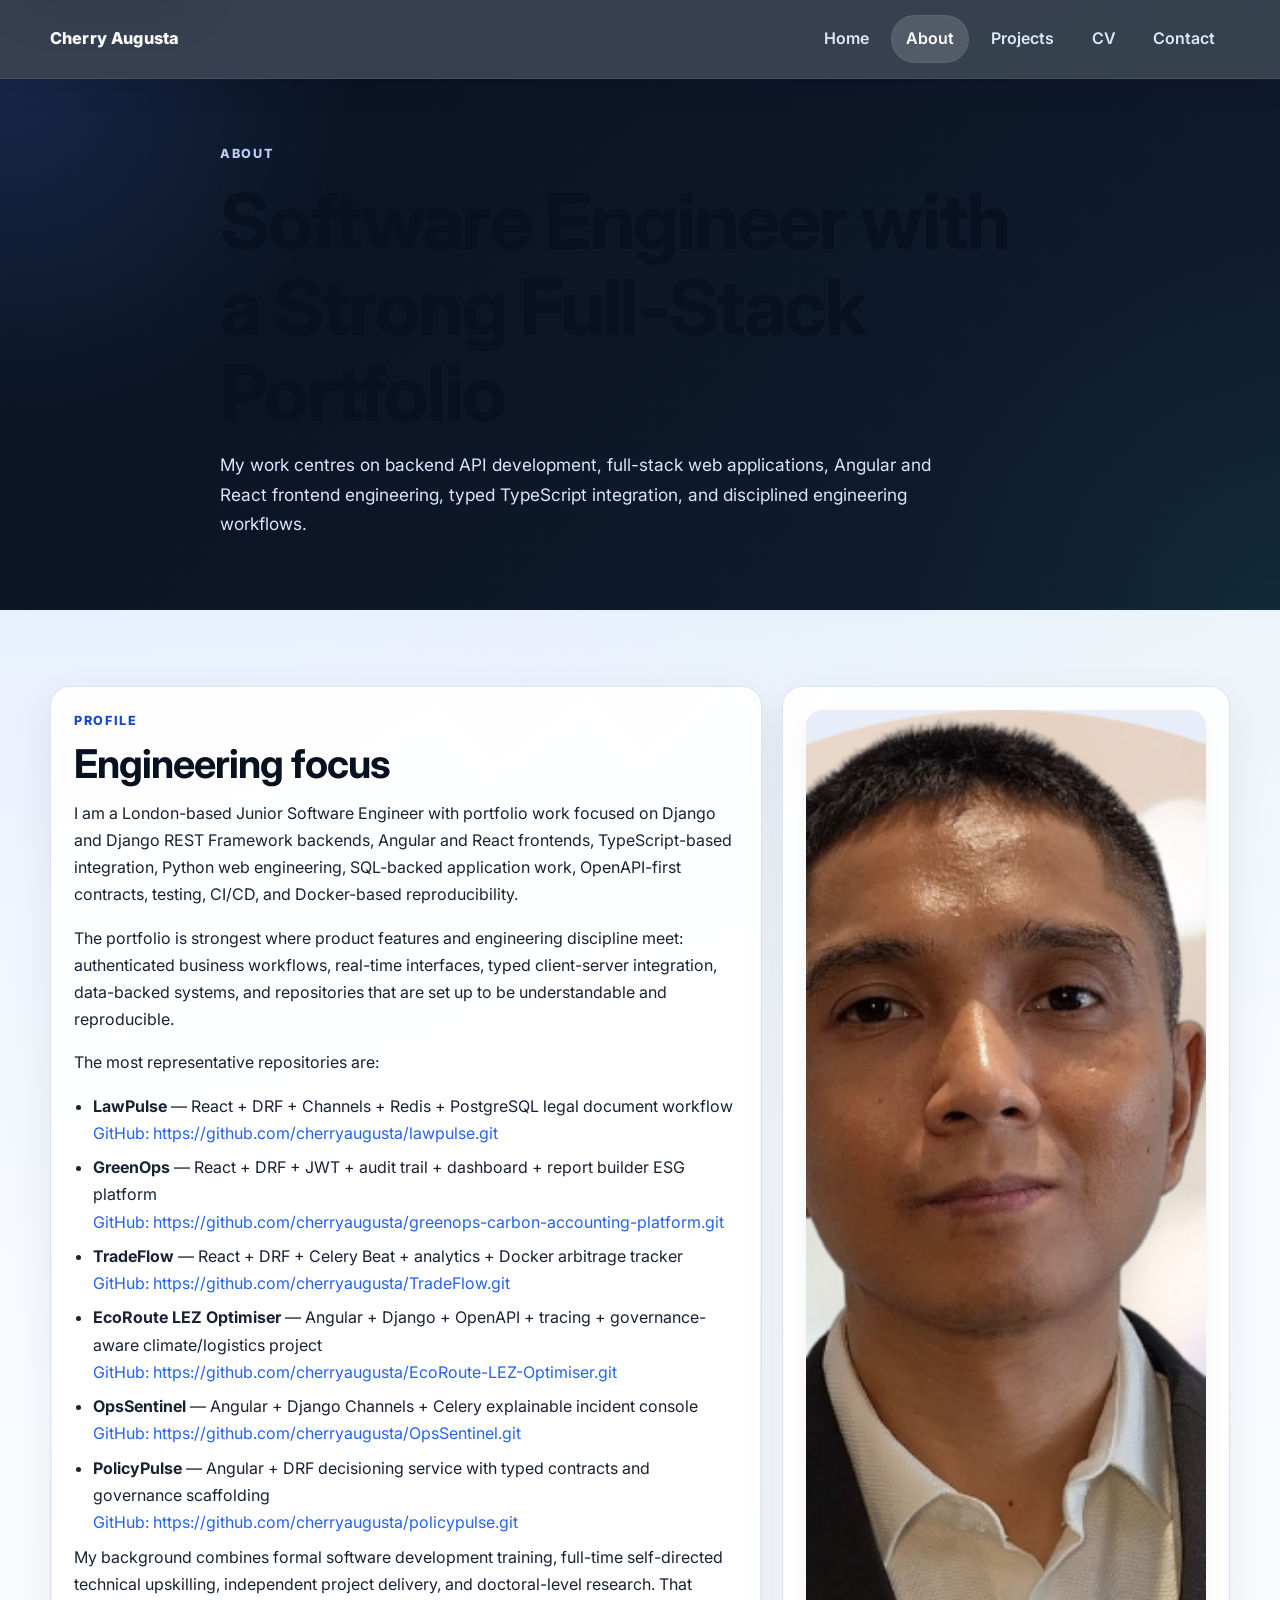
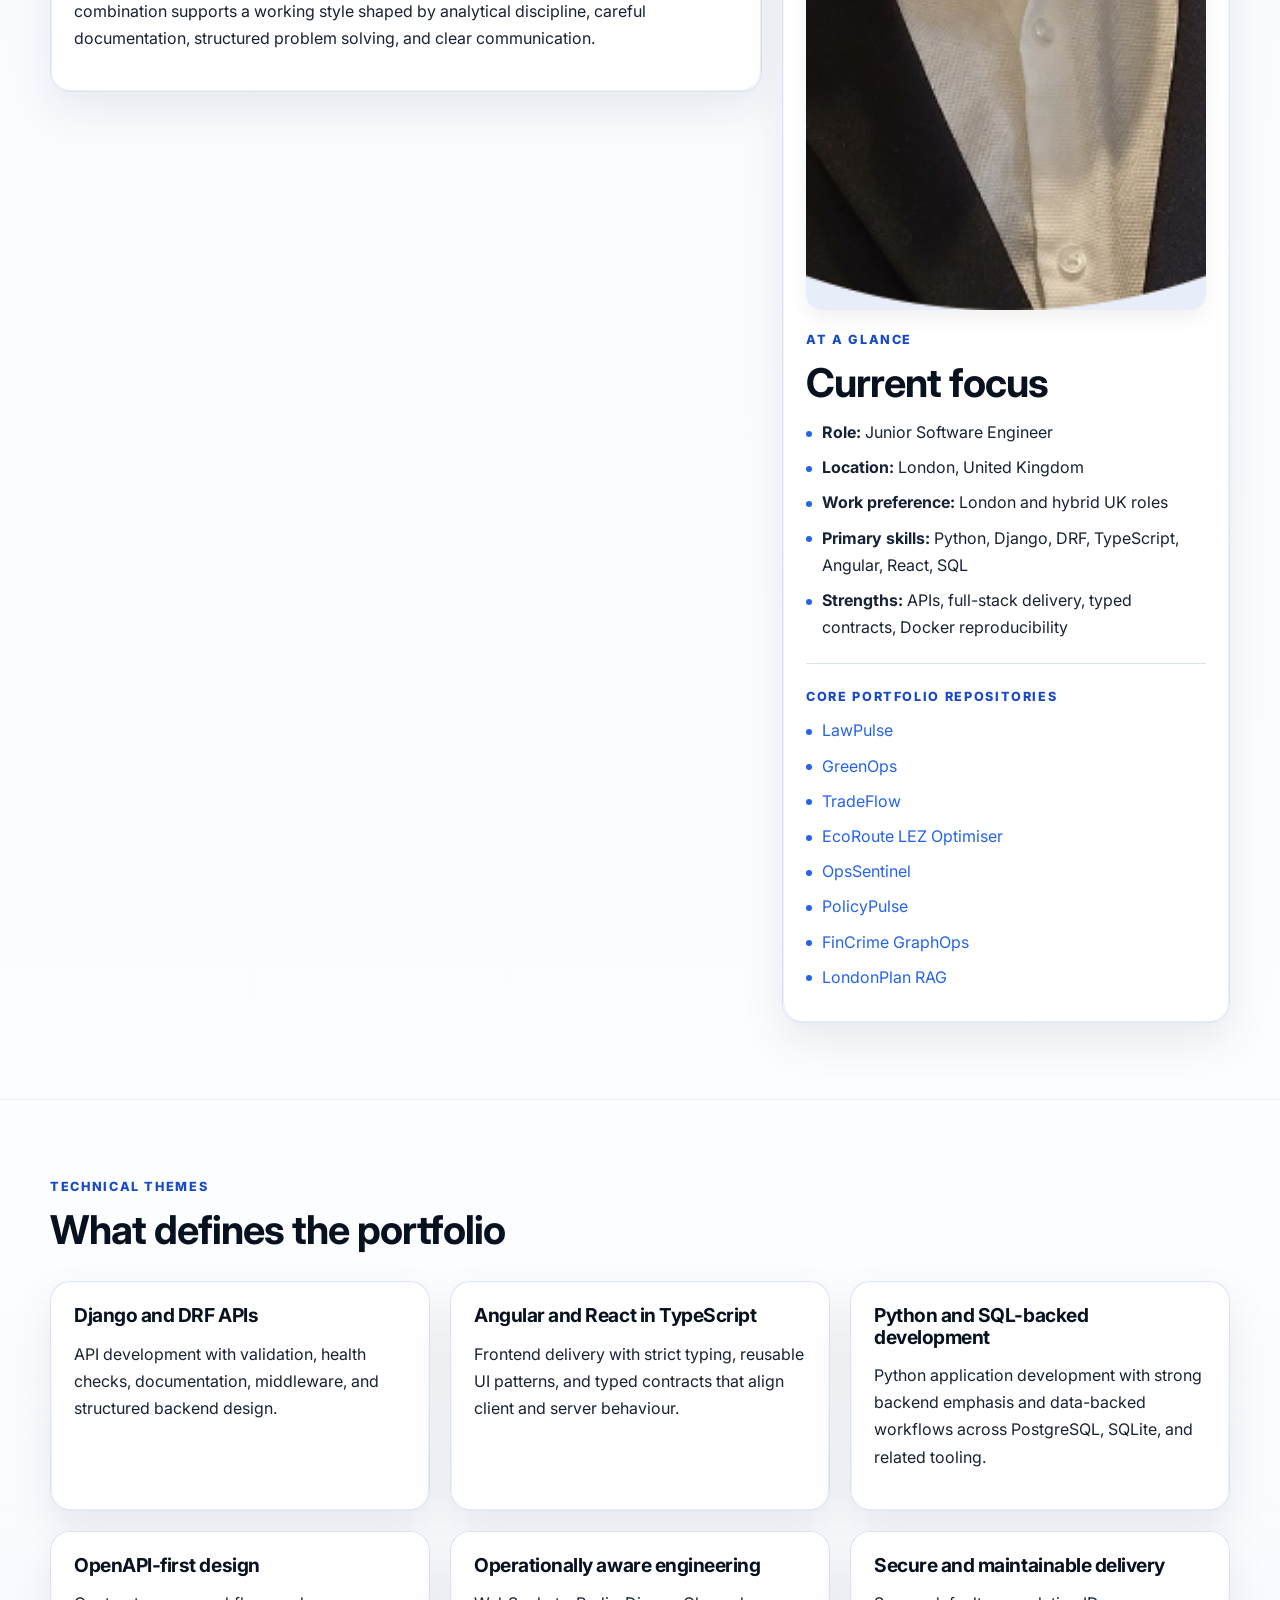
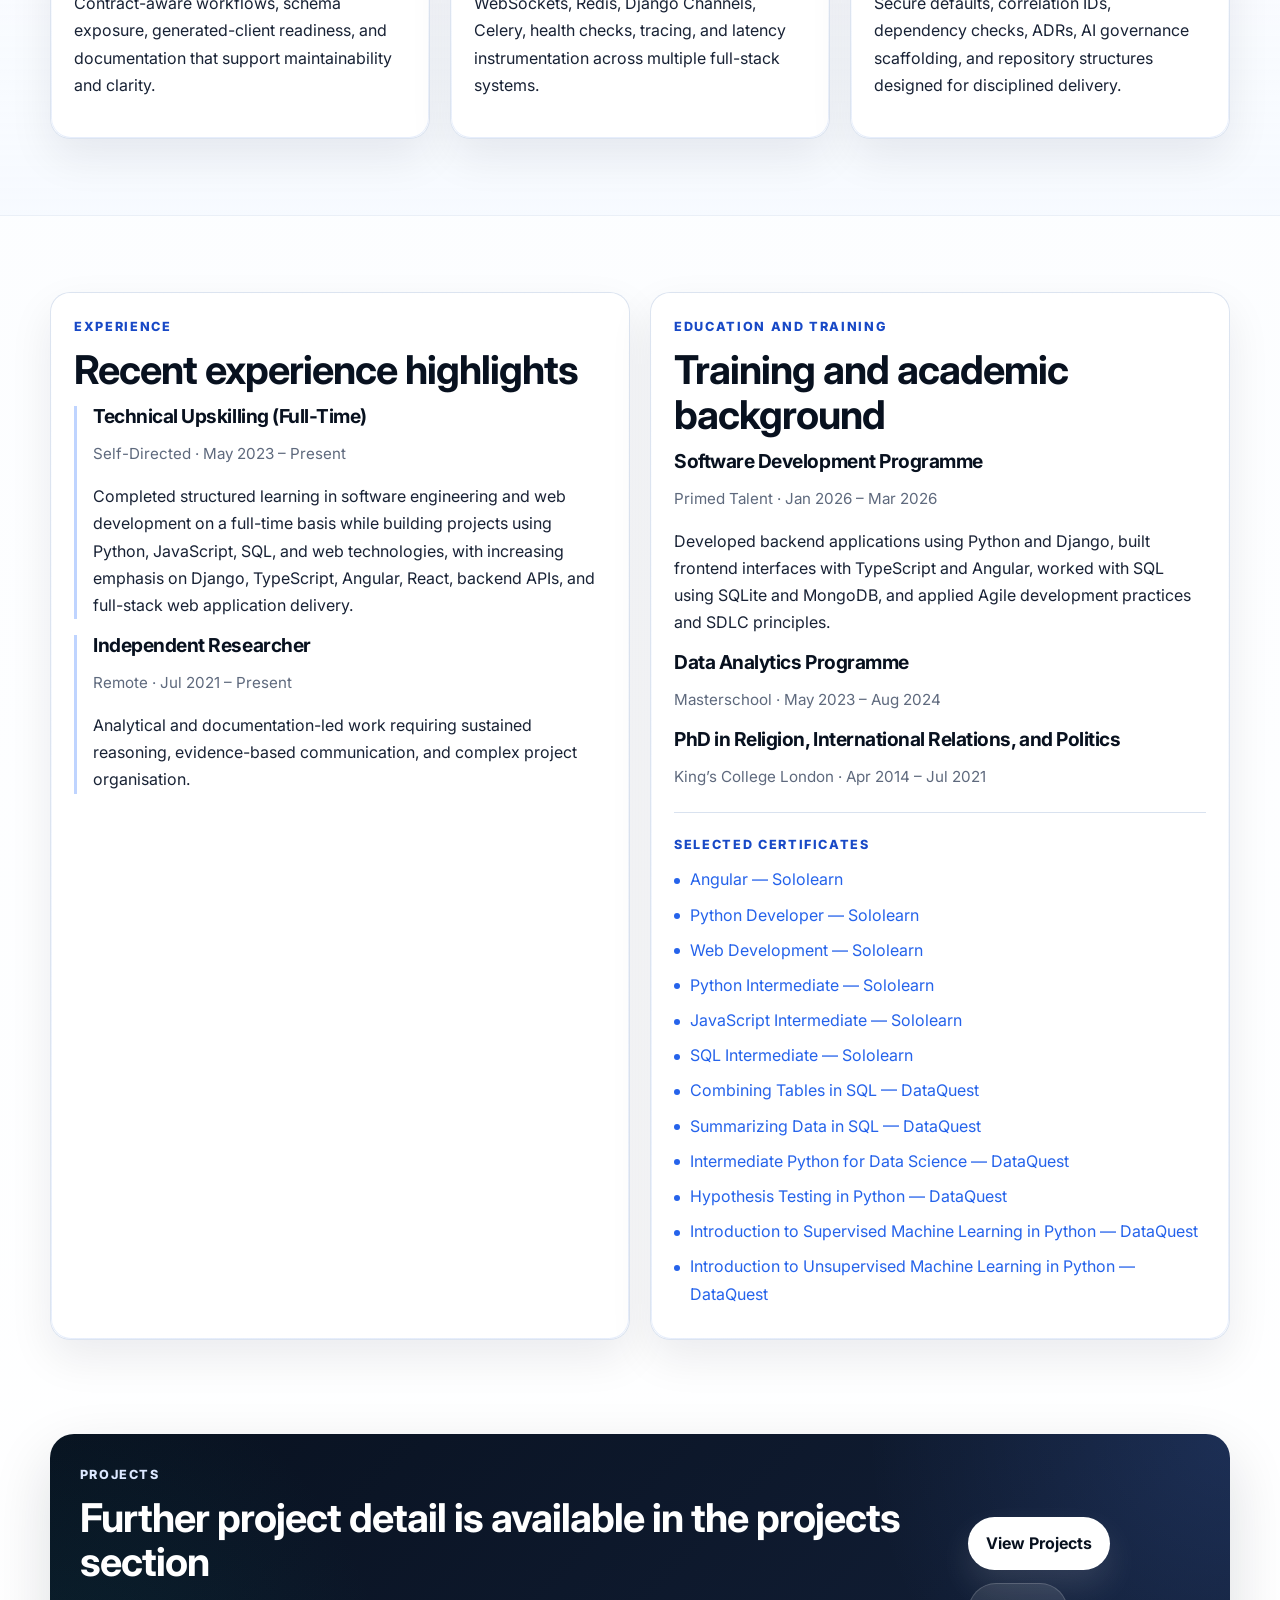
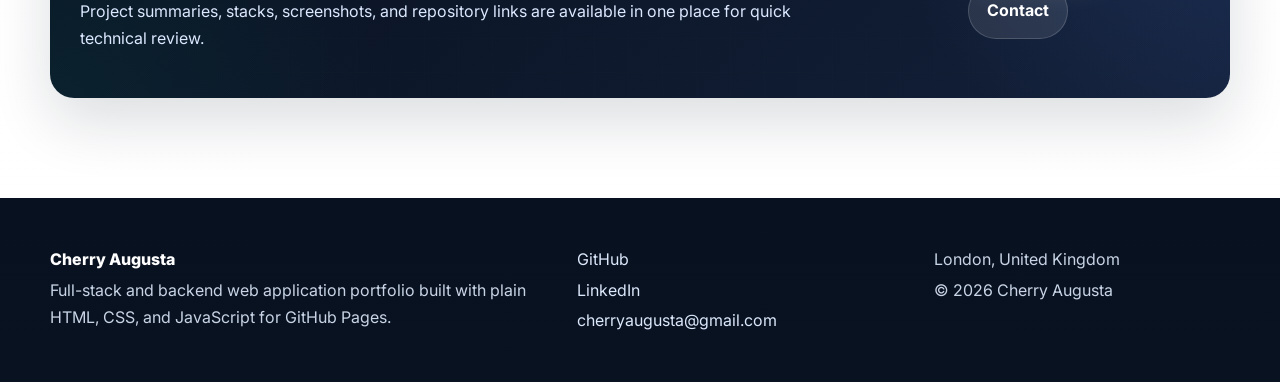
==== about.html @ 4ac3edae "Replace portfolio site with complete responsive premium GitHub Pages version" ====
<!DOCTYPE html>
<html lang="en">
<head>
  <meta charset="utf-8">
  <meta name="viewport" content="width=device-width, initial-scale=1">
  <title>About | Cherry Augusta</title>
  <meta name="description" content="About Cherry Augusta, a London-based Junior Software Engineer focused on Django, DRF, Angular, React, TypeScript, Python, SQL, testing, Docker, and OpenAPI-first engineering practices.">
  <meta name="theme-color" content="#0b1220">
  <meta property="og:title" content="About | Cherry Augusta">
  <meta property="og:description" content="Junior Software Engineer focused on Django/DRF backends, Angular and React frontends, TypeScript integration, SQL-backed systems, and Docker-based delivery.">
  <meta property="og:type" content="website">
  <meta property="og:url" content="https://cherryaugusta.github.io/developer-portfolio-profile/about.html">
  <meta property="og:image" content="https://cherryaugusta.github.io/developer-portfolio-profile/assets/og-preview.jpg">
  <meta name="twitter:card" content="summary_large_image">
  <meta name="twitter:title" content="About | Cherry Augusta">
  <meta name="twitter:description" content="Junior Software Engineer focused on Django/DRF backends, Angular and React frontends, TypeScript integration, SQL-backed systems, and Docker-based delivery.">
  <meta name="twitter:image" content="https://cherryaugusta.github.io/developer-portfolio-profile/assets/og-preview.jpg">
  <link rel="canonical" href="https://cherryaugusta.github.io/developer-portfolio-profile/about.html">
  <link rel="preconnect" href="https://fonts.googleapis.com">
  <link rel="preconnect" href="https://fonts.gstatic.com" crossorigin>
  <link href="https://fonts.googleapis.com/css2?family=Inter:wght@400;500;600;700;800&display=swap" rel="stylesheet">
  <link rel="stylesheet" href="styles.css">
  <script defer src="script.js"></script>
</head>
<body>
  <a class="skip-link" href="#main-content">Skip to main content</a>

  <header class="site-header">
    <div class="container nav-wrap">
      <a class="brand" href="index.html" aria-label="Cherry Augusta home">Cherry Augusta</a>

      <button class="nav-toggle" type="button" aria-expanded="false" aria-controls="primary-nav" aria-label="Open navigation">
        <span class="nav-toggle-line"></span>
        <span class="nav-toggle-line"></span>
        <span class="nav-toggle-line"></span>
        <span class="sr-only">Toggle navigation</span>
      </button>

      <nav id="primary-nav" class="main-nav" aria-label="Primary">
        <a href="index.html">Home</a>
        <a href="about.html" aria-current="page">About</a>
        <a href="projects.html">Projects</a>
        <a href="cv.html">CV</a>
        <a href="contact.html">Contact</a>
      </nav>
    </div>
  </header>

  <main id="main-content" class="page-main">
    <section class="page-hero">
      <div class="container narrow">
        <p class="eyebrow">About</p>
        <h1>Software Engineer with a Strong Full-Stack Portfolio</h1>
        <p class="page-lead">
          My work centres on backend API development, full-stack web applications, Angular and React frontend engineering, typed TypeScript integration, and disciplined engineering workflows.
        </p>
      </div>
    </section>

    <section class="section">
      <div class="container about-grid about-grid-enhanced">
        <article class="card prose">
          <p class="section-kicker">Profile</p>
          <h2>Engineering focus</h2>
          <p>
            I am a London-based Junior Software Engineer with portfolio work focused on Django and Django REST Framework backends, Angular and React frontends, TypeScript-based integration, Python web engineering, SQL-backed application work, OpenAPI-first contracts, testing, CI/CD, and Docker-based reproducibility.
          </p>
          <p>
            The portfolio is strongest where product features and engineering discipline meet: authenticated business workflows, real-time interfaces, typed client-server integration, data-backed systems, and repositories that are set up to be understandable and reproducible.
          </p>
          <p>
            The most representative repositories are:
          </p>
          <ul>
            <li><strong>LawPulse</strong> — React + DRF + Channels + Redis + PostgreSQL legal document workflow<br><a href="https://github.com/cherryaugusta/lawpulse.git" target="_blank" rel="noopener noreferrer">GitHub: https://github.com/cherryaugusta/lawpulse.git</a></li>
            <li><strong>GreenOps</strong> — React + DRF + JWT + audit trail + dashboard + report builder ESG platform<br><a href="https://github.com/cherryaugusta/greenops-carbon-accounting-platform.git" target="_blank" rel="noopener noreferrer">GitHub: https://github.com/cherryaugusta/greenops-carbon-accounting-platform.git</a></li>
            <li><strong>TradeFlow</strong> — React + DRF + Celery Beat + analytics + Docker arbitrage tracker<br><a href="https://github.com/cherryaugusta/TradeFlow.git" target="_blank" rel="noopener noreferrer">GitHub: https://github.com/cherryaugusta/TradeFlow.git</a></li>
            <li><strong>EcoRoute LEZ Optimiser</strong> — Angular + Django + OpenAPI + tracing + governance-aware climate/logistics project<br><a href="https://github.com/cherryaugusta/EcoRoute-LEZ-Optimiser.git" target="_blank" rel="noopener noreferrer">GitHub: https://github.com/cherryaugusta/EcoRoute-LEZ-Optimiser.git</a></li>
            <li><strong>OpsSentinel</strong> — Angular + Django Channels + Celery explainable incident console<br><a href="https://github.com/cherryaugusta/OpsSentinel.git" target="_blank" rel="noopener noreferrer">GitHub: https://github.com/cherryaugusta/OpsSentinel.git</a></li>
            <li><strong>PolicyPulse</strong> — Angular + DRF decisioning service with typed contracts and governance scaffolding<br><a href="https://github.com/cherryaugusta/policypulse.git" target="_blank" rel="noopener noreferrer">GitHub: https://github.com/cherryaugusta/policypulse.git</a></li>
          </ul>
          <p>
            My background combines formal software development training, full-time self-directed technical upskilling, independent project delivery, and doctoral-level research. That combination supports a working style shaped by analytical discipline, careful documentation, structured problem solving, and clear communication.
          </p>
        </article>

        <aside class="card about-profile-card">
          <picture>
            <source srcset="assets/profile-photo.webp" type="image/webp">
            <img
              src="assets/profile-photo.jpg"
              alt="Portrait of Cherry Augusta"
              class="about-profile-photo"
              width="1200"
              height="1200"
              loading="lazy"
              decoding="async">
          </picture>

          <div class="about-profile-meta">
            <p class="section-kicker">At a glance</p>
            <h2>Current focus</h2>
            <ul class="plain-list">
              <li><strong>Role:</strong> Junior Software Engineer</li>
              <li><strong>Location:</strong> London, United Kingdom</li>
              <li><strong>Work preference:</strong> London and hybrid UK roles</li>
              <li><strong>Primary skills:</strong> Python, Django, DRF, TypeScript, Angular, React, SQL</li>
              <li><strong>Strengths:</strong> APIs, full-stack delivery, typed contracts, Docker reproducibility</li>
            </ul>

            <hr>

            <p class="section-kicker">Core portfolio repositories</p>
            <ul class="plain-list">
              <li><a href="https://github.com/cherryaugusta/lawpulse.git" target="_blank" rel="noopener noreferrer">LawPulse</a></li>
              <li><a href="https://github.com/cherryaugusta/greenops-carbon-accounting-platform.git" target="_blank" rel="noopener noreferrer">GreenOps</a></li>
              <li><a href="https://github.com/cherryaugusta/TradeFlow.git" target="_blank" rel="noopener noreferrer">TradeFlow</a></li>
              <li><a href="https://github.com/cherryaugusta/EcoRoute-LEZ-Optimiser.git" target="_blank" rel="noopener noreferrer">EcoRoute LEZ Optimiser</a></li>
              <li><a href="https://github.com/cherryaugusta/OpsSentinel.git" target="_blank" rel="noopener noreferrer">OpsSentinel</a></li>
              <li><a href="https://github.com/cherryaugusta/policypulse.git" target="_blank" rel="noopener noreferrer">PolicyPulse</a></li>
              <li><a href="https://github.com/cherryaugusta/fincrime-graphops.git" target="_blank" rel="noopener noreferrer">FinCrime GraphOps</a></li>
              <li><a href="https://github.com/cherryaugusta/londonplan-rag-architecture.git" target="_blank" rel="noopener noreferrer">LondonPlan RAG</a></li>
            </ul>
          </div>
        </aside>
      </div>
    </section>

    <section class="section section-soft">
      <div class="container">
        <div class="section-intro">
          <p class="section-kicker">Technical themes</p>
          <h2>What defines the portfolio</h2>
        </div>

        <div class="card-grid three">
          <article class="card">
            <h3>Django and DRF APIs</h3>
            <p>API development with validation, health checks, documentation, middleware, and structured backend design.</p>
          </article>

          <article class="card">
            <h3>Angular and React in TypeScript</h3>
            <p>Frontend delivery with strict typing, reusable UI patterns, and typed contracts that align client and server behaviour.</p>
          </article>

          <article class="card">
            <h3>Python and SQL-backed development</h3>
            <p>Python application development with strong backend emphasis and data-backed workflows across PostgreSQL, SQLite, and related tooling.</p>
          </article>

          <article class="card">
            <h3>OpenAPI-first design</h3>
            <p>Contract-aware workflows, schema exposure, generated-client readiness, and documentation that support maintainability and clarity.</p>
          </article>

          <article class="card">
            <h3>Operationally aware engineering</h3>
            <p>WebSockets, Redis, Django Channels, Celery, health checks, tracing, and latency instrumentation across multiple full-stack systems.</p>
          </article>

          <article class="card">
            <h3>Secure and maintainable delivery</h3>
            <p>Secure defaults, correlation IDs, dependency checks, ADRs, AI governance scaffolding, and repository structures designed for disciplined delivery.</p>
          </article>
        </div>
      </div>
    </section>

    <section class="section">
      <div class="container card-grid two">
        <article class="card">
          <p class="section-kicker">Experience</p>
          <h2>Recent experience highlights</h2>

          <div class="timeline-item">
            <h3>Technical Upskilling (Full-Time)</h3>
            <p class="meta">Self-Directed · May 2023 – Present</p>
            <p>Completed structured learning in software engineering and web development on a full-time basis while building projects using Python, JavaScript, SQL, and web technologies, with increasing emphasis on Django, TypeScript, Angular, React, backend APIs, and full-stack web application delivery.</p>
          </div>

          <div class="timeline-item">
            <h3>Independent Researcher</h3>
            <p class="meta">Remote · Jul 2021 – Present</p>
            <p>Analytical and documentation-led work requiring sustained reasoning, evidence-based communication, and complex project organisation.</p>
          </div>
        </article>

        <article class="card">
          <p class="section-kicker">Education and training</p>
          <h2>Training and academic background</h2>

          <div class="education-block">
            <h3>Software Development Programme</h3>
            <p class="meta">Primed Talent · Jan 2026 – Mar 2026</p>
            <p>Developed backend applications using Python and Django, built frontend interfaces with TypeScript and Angular, worked with SQL using SQLite and MongoDB, and applied Agile development practices and SDLC principles.</p>
          </div>

          <div class="education-block">
            <h3>Data Analytics Programme</h3>
            <p class="meta">Masterschool · May 2023 – Aug 2024</p>
          </div>

          <div class="education-block">
            <h3>PhD in Religion, International Relations, and Politics</h3>
            <p class="meta">King’s College London · Apr 2014 – Jul 2021</p>
          </div>

          <hr>

          <p class="section-kicker">Selected certificates</p>
          <ul class="plain-list">
            <li><a href="https://www.sololearn.com/certificates/CC-CRVQI5FX" target="_blank" rel="noopener noreferrer">Angular — Sololearn</a></li>
            <li><a href="https://www.sololearn.com/certificates/CC-DHUE0BPR" target="_blank" rel="noopener noreferrer">Python Developer — Sololearn</a></li>
            <li><a href="https://www.sololearn.com/certificates/CC-GY8ERAPW" target="_blank" rel="noopener noreferrer">Web Development — Sololearn</a></li>
            <li><a href="https://www.sololearn.com/certificates/CC-DKZ7GS1T" target="_blank" rel="noopener noreferrer">Python Intermediate — Sololearn</a></li>
            <li><a href="https://www.sololearn.com/certificates/CC-TSMPZBXQ" target="_blank" rel="noopener noreferrer">JavaScript Intermediate — Sololearn</a></li>
            <li><a href="https://www.sololearn.com/certificates/CC-RJRRIZD5" target="_blank" rel="noopener noreferrer">SQL Intermediate — Sololearn</a></li>
            <li><a href="https://app.dataquest.io/verify_cert/ZJ7F5Q6ELBGZK46ZWRD5/" target="_blank" rel="noopener noreferrer">Combining Tables in SQL — DataQuest</a></li>
            <li><a href="https://app.dataquest.io/verify_cert/3A36ZVM678G3BQ0YBLRA/" target="_blank" rel="noopener noreferrer">Summarizing Data in SQL — DataQuest</a></li>
            <li><a href="https://app.dataquest.io/verify_cert/C5CL33XE4P3WWTFYR3BS/" target="_blank" rel="noopener noreferrer">Intermediate Python for Data Science — DataQuest</a></li>
            <li><a href="https://app.dataquest.io/verify_cert/6OF6NHN1GMT5WH2I9T71/" target="_blank" rel="noopener noreferrer">Hypothesis Testing in Python — DataQuest</a></li>
            <li><a href="https://app.dataquest.io/verify_cert/E0R9MOGDEUAWTI1ENU40/" target="_blank" rel="noopener noreferrer">Introduction to Supervised Machine Learning in Python — DataQuest</a></li>
            <li><a href="https://app.dataquest.io/verify_cert/CI5ERO9BV41DOV62I8J1/" target="_blank" rel="noopener noreferrer">Introduction to Unsupervised Machine Learning in Python — DataQuest</a></li>
          </ul>
        </article>
      </div>
    </section>

    <section class="section section-cta">
      <div class="container cta-panel">
        <div>
          <p class="section-kicker section-kicker-light">Projects</p>
          <h2>Further project detail is available in the projects section</h2>
          <p>Project summaries, stacks, screenshots, and repository links are available in one place for quick technical review.</p>
        </div>
        <div class="cta-panel-actions">
          <a class="button button-primary" href="projects.html">View Projects</a>
          <a class="button button-secondary" href="contact.html">Contact</a>
        </div>
      </div>
    </section>
  </main>

  <footer class="site-footer">
    <div class="container footer-wrap">
      <div>
        <p class="footer-title">Cherry Augusta</p>
        <p>Full-stack and backend web application portfolio built with plain HTML, CSS, and JavaScript for GitHub Pages.</p>
      </div>
      <div>
        <p><a href="https://github.com/cherryaugusta" target="_blank" rel="noopener noreferrer">GitHub</a></p>
        <p><a href="https://www.linkedin.com/in/cherry-augusta-3957a916" target="_blank" rel="noopener noreferrer">LinkedIn</a></p>
        <p><a href="mailto:cherryaugusta@gmail.com">cherryaugusta@gmail.com</a></p>
      </div>
      <div>
        <p>London, United Kingdom</p>
        <p>© <span id="current-year">2026</span> Cherry Augusta</p>
      </div>
    </div>
  </footer>
</body>
</html>
---- styles.css ----
:root{
  --bg:#08111f;
  --bg-soft:#0d1728;
  --bg-deep:#050b16;
  --surface:#ffffff;
  --surface-soft:#f6f9ff;
  --surface-strong:#eef4ff;
  --surface-glass:rgba(255,255,255,.08);
  --text:#182235;
  --muted:#5e697d;
  --muted-strong:#435168;
  --line:#d9e2ef;
  --line-strong:#bfd2f6;
  --line-soft:rgba(255,255,255,.12);
  --primary:#2563eb;
  --primary-strong:#1849c6;
  --primary-soft:#dce8ff;
  --accent:#0f766e;
  --accent-soft:#e8f8f4;
  --success:#0a7b61;
  --shadow-xs:0 8px 20px rgba(9,18,32,.06);
  --shadow:0 18px 44px rgba(9,18,32,.08);
  --shadow-strong:0 24px 60px rgba(9,18,32,.14);
  --shadow-premium:0 30px 80px rgba(8,17,31,.18);
  --radius-xs:10px;
  --radius-sm:14px;
  --radius:20px;
  --radius-lg:28px;
  --max:1180px;
  --transition:200ms ease;
}

*,
*::before,
*::after{
  box-sizing:border-box;
}

html{
  scroll-behavior:smooth;
  text-size-adjust:100%;
}

body{
  margin:0;
  font-family:"Inter","Segoe UI",Roboto,Arial,sans-serif;
  color:var(--text);
  line-height:1.7;
  background:
    radial-gradient(circle at top left, rgba(37,99,235,.11), transparent 26%),
    radial-gradient(circle at top right, rgba(15,118,110,.08), transparent 22%),
    linear-gradient(180deg,#eef5ff 0%,#f8fbff 18%,#ffffff 100%);
}

img{
  max-width:100%;
  display:block;
}

a{
  color:var(--primary);
  text-decoration:none;
  word-break:break-word;
  transition:color var(--transition), opacity var(--transition), transform var(--transition);
}

a:hover{
  text-decoration:underline;
}

a:focus-visible,
button:focus-visible{
  outline:3px solid rgba(37,99,235,.28);
  outline-offset:3px;
}

p{
  margin:0 0 1rem;
}

h1,h2,h3{
  margin:0 0 .85rem;
  line-height:1.12;
  letter-spacing:-0.025em;
  color:var(--bg);
}

h1{
  font-size:clamp(2.4rem,6vw,4.9rem);
}

h2{
  font-size:clamp(1.55rem,3.1vw,2.5rem);
}

h3{
  font-size:clamp(1.05rem,2vw,1.2rem);
}

ul{
  margin:0;
  padding-left:1.15rem;
}

li{
  margin-bottom:.45rem;
}

hr{
  border:0;
  border-top:1px solid var(--line);
  margin:1.35rem 0;
}

.skip-link{
  position:absolute;
  left:16px;
  top:-56px;
  background:var(--primary);
  color:#fff;
  padding:.85rem 1rem;
  border-radius:10px;
  z-index:1000;
  box-shadow:var(--shadow);
}

.skip-link:focus{
  top:16px;
}

.sr-only{
  position:absolute;
  width:1px;
  height:1px;
  padding:0;
  margin:-1px;
  overflow:hidden;
  clip:rect(0,0,0,0);
  white-space:nowrap;
  border:0;
}

.container{
  width:min(100% - 2rem, var(--max));
  margin-inline:auto;
}

.narrow{
  max-width:840px;
}

.site-header{
  position:sticky;
  top:0;
  z-index:60;
  background:rgba(8,17,31,.78);
  backdrop-filter:blur(18px);
  -webkit-backdrop-filter:blur(18px);
  border-bottom:1px solid rgba(255,255,255,.08);
  box-shadow:0 10px 30px rgba(8,17,31,.08);
}

.nav-wrap{
  display:flex;
  align-items:center;
  justify-content:space-between;
  gap:1rem;
  min-height:78px;
}

.brand{
  color:#fff;
  font-weight:800;
  letter-spacing:.01em;
  font-size:1.02rem;
}

.brand:hover{
  text-decoration:none;
  opacity:.96;
}

.main-nav{
  display:flex;
  align-items:center;
  gap:.45rem;
  flex-wrap:wrap;
}

.main-nav a{
  color:#dce7fb;
  padding:.68rem .94rem;
  border-radius:999px;
  font-weight:600;
  position:relative;
}

.main-nav a[aria-current="page"]{
  background:rgba(255,255,255,.14);
  color:#fff;
  box-shadow:inset 0 0 0 1px rgba(255,255,255,.06);
}

.main-nav a:hover{
  background:rgba(255,255,255,.08);
  text-decoration:none;
}

.nav-toggle{
  display:none;
  width:48px;
  height:48px;
  border:1px solid rgba(255,255,255,.18);
  border-radius:14px;
  background:transparent;
  padding:0;
  align-items:center;
  justify-content:center;
  gap:4px;
  flex-direction:column;
  cursor:pointer;
}

.nav-toggle-line{
  display:block;
  width:20px;
  height:2px;
  background:#fff;
  border-radius:999px;
}

.hero,
.page-hero{
  color:#fff;
  background:
    radial-gradient(circle at top left, rgba(88,138,255,.18), transparent 26%),
    radial-gradient(circle at bottom right, rgba(15,118,110,.14), transparent 28%),
    linear-gradient(135deg, rgba(8,17,31,.98), rgba(17,29,48,.96)),
    linear-gradient(135deg,#08111f,#132039);
  position:relative;
  overflow:hidden;
}

.hero::before,
.page-hero::before{
  content:"";
  position:absolute;
  inset:0;
  background:
    linear-gradient(90deg, rgba(255,255,255,.04) 1px, transparent 1px),
    linear-gradient(180deg, rgba(255,255,255,.03) 1px, transparent 1px);
  background-size:36px 36px;
  opacity:.18;
  pointer-events:none;
}

.hero{
  padding:5.8rem 0 4.5rem;
}

.page-hero{
  padding:4rem 0 3rem;
}

.hero-grid{
  display:grid;
  grid-template-columns:1.35fr .9fr;
  gap:2rem;
  align-items:start;
  position:relative;
  z-index:1;
}

.hero-grid-enhanced{
  grid-template-columns:1.18fr .96fr;
}

.hero-copy{
  max-width:760px;
}

.hero-aside{
  display:grid;
  gap:1rem;
}

.eyebrow,
.section-kicker,
.panel-label{
  text-transform:uppercase;
  letter-spacing:.13em;
  font-size:.79rem;
  font-weight:800;
}

.eyebrow{
  color:#b9cdf3;
  margin:0 0 .9rem;
}

.section-kicker{
  color:var(--primary-strong);
  margin:0 0 .65rem;
}

.section-kicker-light{
  color:#b7cdf9;
}

.panel-label{
  color:#b7cdf9;
  margin:0 0 .55rem;
}

.hero-lead,
.page-lead{
  color:#d8e6ff;
  font-size:1.08rem;
  max-width:720px;
  margin-bottom:1.45rem;
}

.hero-metrics{
  display:grid;
  grid-template-columns:repeat(3,minmax(0,1fr));
  gap:.9rem;
  margin:1.4rem 0 0;
}

.metric{
  background:rgba(255,255,255,.08);
  border:1px solid rgba(255,255,255,.11);
  border-radius:18px;
  padding:.95rem 1rem;
  min-width:0;
  box-shadow:var(--shadow-xs);
  backdrop-filter:blur(10px);
  -webkit-backdrop-filter:blur(10px);
}

.metric strong{
  display:block;
  color:#fff;
  font-size:.98rem;
  margin-bottom:.2rem;
}

.metric span{
  color:#c8daf7;
  font-size:.92rem;
}

.profile-card{
  background:rgba(255,255,255,.08);
  border:1px solid rgba(255,255,255,.12);
  border-radius:var(--radius);
  padding:1rem;
  box-shadow:var(--shadow);
  overflow:hidden;
  backdrop-filter:blur(10px);
  -webkit-backdrop-filter:blur(10px);
}

.profile-photo{
  width:100%;
  aspect-ratio:1 / 1;
  object-fit:cover;
  object-position:center;
  border-radius:18px;
  background:#12213a;
  box-shadow:var(--shadow-xs);
}

.profile-caption{
  display:flex;
  flex-wrap:wrap;
  gap:.55rem;
  margin-top:1rem;
}

.profile-caption span{
  padding:.42rem .72rem;
  border-radius:999px;
  background:rgba(255,255,255,.10);
  border:1px solid rgba(255,255,255,.12);
  color:#eef4ff;
  font-size:.88rem;
  font-weight:600;
}

.hero-panel{
  background:rgba(255,255,255,.08);
  border:1px solid rgba(255,255,255,.12);
  border-radius:var(--radius);
  padding:1.35rem;
  box-shadow:var(--shadow);
  backdrop-filter:blur(10px);
  -webkit-backdrop-filter:blur(10px);
}

.hero-panel h2{
  color:#fff;
  font-size:1.35rem;
}

.tag-list{
  list-style:none;
  padding:0;
  margin:0;
  display:flex;
  flex-wrap:wrap;
  gap:.7rem;
}

.tag-list li{
  padding:.52rem .78rem;
  border-radius:999px;
  background:rgba(255,255,255,.10);
  border:1px solid rgba(255,255,255,.12);
  color:#eef4ff;
  font-size:.92rem;
  font-weight:500;
  margin:0;
}

.cta-row,
.cta-panel-actions{
  display:flex;
  gap:.8rem;
  flex-wrap:wrap;
  margin-top:1.45rem;
}

.button{
  display:inline-flex;
  align-items:center;
  justify-content:center;
  min-height:50px;
  padding:.82rem 1.14rem;
  border-radius:999px;
  font-weight:700;
  transition:transform var(--transition), background var(--transition), border-color var(--transition), box-shadow var(--transition), color var(--transition);
}

.button:hover{
  text-decoration:none;
  transform:translateY(-1px);
}

.button-primary{
  background:#fff;
  color:var(--bg);
  box-shadow:0 16px 34px rgba(255,255,255,.12);
}

.button-primary:hover{
  box-shadow:0 18px 38px rgba(255,255,255,.16);
}

.button-secondary{
  color:#fff;
  background:rgba(255,255,255,.10);
  border:1px solid rgba(255,255,255,.16);
}

.button-ghost{
  color:#fff;
  background:transparent;
  border:1px solid rgba(255,255,255,.18);
}

.section{
  padding:4.75rem 0;
}

.section-soft{
  background:linear-gradient(180deg, rgba(255,255,255,.56), rgba(246,249,255,.82));
  border-top:1px solid rgba(217,226,239,.52);
  border-bottom:1px solid rgba(217,226,239,.52);
  position:relative;
}

.section-cta{
  padding-top:1.15rem;
  padding-bottom:4.25rem;
}

.section-intro{
  margin-bottom:1.8rem;
}

.section-intro > p:last-child{
  max-width:72ch;
}

.split{
  display:flex;
  justify-content:space-between;
  align-items:end;
  gap:1.2rem;
}

.text-link{
  font-weight:700;
  white-space:nowrap;
}

.card-grid{
  display:grid;
  gap:1.25rem;
}

.card-grid.two{
  grid-template-columns:repeat(2,minmax(0,1fr));
}

.card-grid.three{
  grid-template-columns:repeat(3,minmax(0,1fr));
}

.card-grid.four{
  grid-template-columns:repeat(4,minmax(0,1fr));
}

.card,
.project-card{
  background:rgba(255,255,255,.92);
  border:1px solid rgba(217,226,239,.92);
  border-radius:var(--radius);
  box-shadow:var(--shadow);
  padding:1.45rem;
  position:relative;
}

.card::before,
.project-card::before{
  content:"";
  position:absolute;
  inset:0;
  border-radius:inherit;
  padding:1px;
  background:linear-gradient(180deg, rgba(255,255,255,.75), rgba(191,210,246,.38));
  -webkit-mask:linear-gradient(#fff 0 0) content-box, linear-gradient(#fff 0 0);
  -webkit-mask-composite:xor;
  mask-composite:exclude;
  pointer-events:none;
}

.card h2,
.card h3,
.project-card h2,
.project-card h3{
  color:var(--bg);
}

.feature-card{
  position:relative;
  overflow:hidden;
}

.feature-card::after{
  content:"";
  position:absolute;
  inset:auto 0 0 0;
  height:4px;
  background:linear-gradient(90deg,var(--primary),#4f7ef0,var(--accent));
  opacity:.96;
}

.project-list{
  display:grid;
  grid-template-columns:repeat(2,minmax(0,1fr));
  gap:1.25rem;
}

.project-list-page{
  grid-template-columns:repeat(2,minmax(0,1fr));
}

.project-card{
  transition:transform var(--transition), box-shadow var(--transition), border-color var(--transition);
}

.project-card:hover{
  transform:translateY(-5px);
  box-shadow:var(--shadow-premium);
  border-color:var(--line-strong);
}

.project-card-featured{
  grid-column:span 2;
}

.project-card-with-image{
  padding:0;
  overflow:hidden;
}

.project-image-wrap{
  aspect-ratio:16 / 9;
  overflow:hidden;
  border-bottom:1px solid var(--line);
  background:#dfe8f7;
}

.project-image-wrap-large{
  aspect-ratio:16 / 8.5;
}

.project-image-wrap img{
  width:100%;
  height:100%;
  object-fit:cover;
  transition:transform 240ms ease;
}

.project-card:hover .project-image-wrap img{
  transform:scale(1.025);
}

.project-content{
  padding:1.45rem;
}

.project-meta{
  display:flex;
  gap:.55rem;
  flex-wrap:wrap;
  margin-bottom:.85rem;
}

.pill{
  display:inline-flex;
  align-items:center;
  padding:.38rem .72rem;
  border-radius:999px;
  background:var(--primary-soft);
  color:#1746b8;
  font-size:.79rem;
  font-weight:800;
  letter-spacing:.01em;
  margin:0;
}

.pill-muted{
  background:var(--accent-soft);
  color:var(--accent);
}

.pill-outline{
  background:#fff;
  color:var(--muted);
  border:1px solid var(--line);
}

.stack,
.meta{
  color:var(--muted);
  font-size:.95rem;
}

.timeline-item{
  padding-left:1rem;
  border-left:3px solid #bfd4ff;
  margin-bottom:1rem;
}

.timeline-item:last-child{
  margin-bottom:0;
}

.education-block{
  margin-bottom:1rem;
}

.cv-layout{
  display:grid;
  grid-template-columns:minmax(280px,320px) minmax(0,1fr);
  gap:1.25rem;
  align-items:start;
}

.cv-side{
  position:sticky;
  top:100px;
}

.cv-main{
  display:grid;
  gap:1.25rem;
}

.plain-list{
  list-style:none;
  padding:0;
  margin:0;
}

.plain-list li{
  position:relative;
  padding-left:1rem;
  margin:.5rem 0;
}

.plain-list li::before{
  content:"";
  position:absolute;
  left:0;
  top:.72rem;
  width:6px;
  height:6px;
  border-radius:999px;
  background:var(--primary);
}

.prose p,
.prose li{
  max-width:75ch;
}

.about-grid{
  display:grid;
  grid-template-columns:1.35fr .85fr;
  gap:1.25rem;
  align-items:start;
}

.about-grid-enhanced{
  align-items:start;
}

.about-profile-card{
  overflow:hidden;
}

.about-profile-photo{
  width:100%;
  aspect-ratio:1 / 1;
  object-fit:cover;
  border-radius:16px;
  margin-bottom:1.2rem;
  background:#e8eef9;
  box-shadow:var(--shadow-xs);
}

.about-profile-meta{
  display:block;
}

.cta-panel{
  background:
    radial-gradient(circle at top right, rgba(88,138,255,.16), transparent 30%),
    radial-gradient(circle at bottom left, rgba(15,118,110,.14), transparent 28%),
    linear-gradient(135deg,#08111f,#132039);
  color:#fff;
  border-radius:24px;
  padding:1.85rem;
  display:flex;
  align-items:center;
  justify-content:space-between;
  gap:1rem;
  box-shadow:var(--shadow-strong);
  position:relative;
  overflow:hidden;
}

.cta-panel::before{
  content:"";
  position:absolute;
  inset:0;
  background:
    linear-gradient(90deg, rgba(255,255,255,.04) 1px, transparent 1px),
    linear-gradient(180deg, rgba(255,255,255,.03) 1px, transparent 1px);
  background-size:34px 34px;
  opacity:.14;
  pointer-events:none;
}

.cta-panel > *{
  position:relative;
  z-index:1;
}

.cta-panel h2{
  color:#fff;
}

.cta-panel p{
  color:#dce8ff;
  max-width:720px;
}

.site-footer{
  background:
    linear-gradient(180deg,#08111f,#091221);
  color:#c8d4e5;
  padding:2.8rem 0;
  margin-top:2rem;
}

.footer-wrap{
  display:grid;
  grid-template-columns:1.2fr .8fr .7fr;
  gap:1.25rem;
}

.footer-wrap p{
  margin:.2rem 0;
}

.footer-wrap a{
  color:#dbe7fb;
}

.footer-title{
  color:#fff;
  font-weight:800;
}

.page-main{
  min-height:60vh;
}

@media (max-width:1180px){
  .card-grid.four{
    grid-template-columns:repeat(2,minmax(0,1fr));
  }

  .hero-metrics{
    grid-template-columns:1fr;
  }
}

@media (max-width:1024px){
  .hero-grid,
  .hero-grid-enhanced,
  .card-grid.three,
  .card-grid.two,
  .project-list,
  .project-list-page,
  .cv-layout,
  .about-grid,
  .footer-wrap{
    grid-template-columns:1fr;
  }

  .cv-side{
    position:static;
  }

  .project-card-featured{
    grid-column:span 1;
  }

  .split,
  .cta-panel{
    flex-direction:column;
    align-items:flex-start;
  }
}

@media (max-width:760px){
  .nav-wrap{
    min-height:72px;
    padding:.75rem 0;
    position:relative;
  }

  .nav-toggle{
    display:flex;
  }

  .main-nav{
    position:absolute;
    top:calc(100% + .5rem);
    left:0;
    right:0;
    display:none;
    flex-direction:column;
    align-items:stretch;
    padding:.8rem;
    background:rgba(8,17,31,.98);
    border:1px solid rgba(255,255,255,.08);
    border-radius:18px;
    box-shadow:var(--shadow-premium);
  }

  .main-nav.is-open{
    display:flex;
  }

  .main-nav a{
    border-radius:12px;
  }

  .hero{
    padding:4.4rem 0 3.35rem;
  }

  .page-hero{
    padding:3.2rem 0 2.45rem;
  }

  .section{
    padding:3.35rem 0;
  }

  .card-grid.four{
    grid-template-columns:1fr;
  }

  .project-content{
    padding:1.15rem;
  }

  .cta-panel{
    padding:1.45rem;
  }

  .button{
    width:100%;
  }

  .cta-row .button,
  .cta-panel-actions .button{
    width:100%;
  }
}

@media (max-width:560px){
  .container{
    width:min(100% - 1.2rem, var(--max));
  }

  h1{
    font-size:clamp(2.05rem,9vw,3rem);
  }

  h2{
    font-size:clamp(1.4rem,6vw,2rem);
  }

  .card,
  .project-content,
  .hero-panel,
  .profile-card{
    padding:1rem;
  }

  .section-intro{
    margin-bottom:1.35rem;
  }

  .metric{
    padding:.85rem .9rem;
  }
}

@media (prefers-reduced-motion:reduce){
  html{
    scroll-behavior:auto;
  }

  *,
  *::before,
  *::after{
    animation:none !important;
    transition:none !important;
  }
}
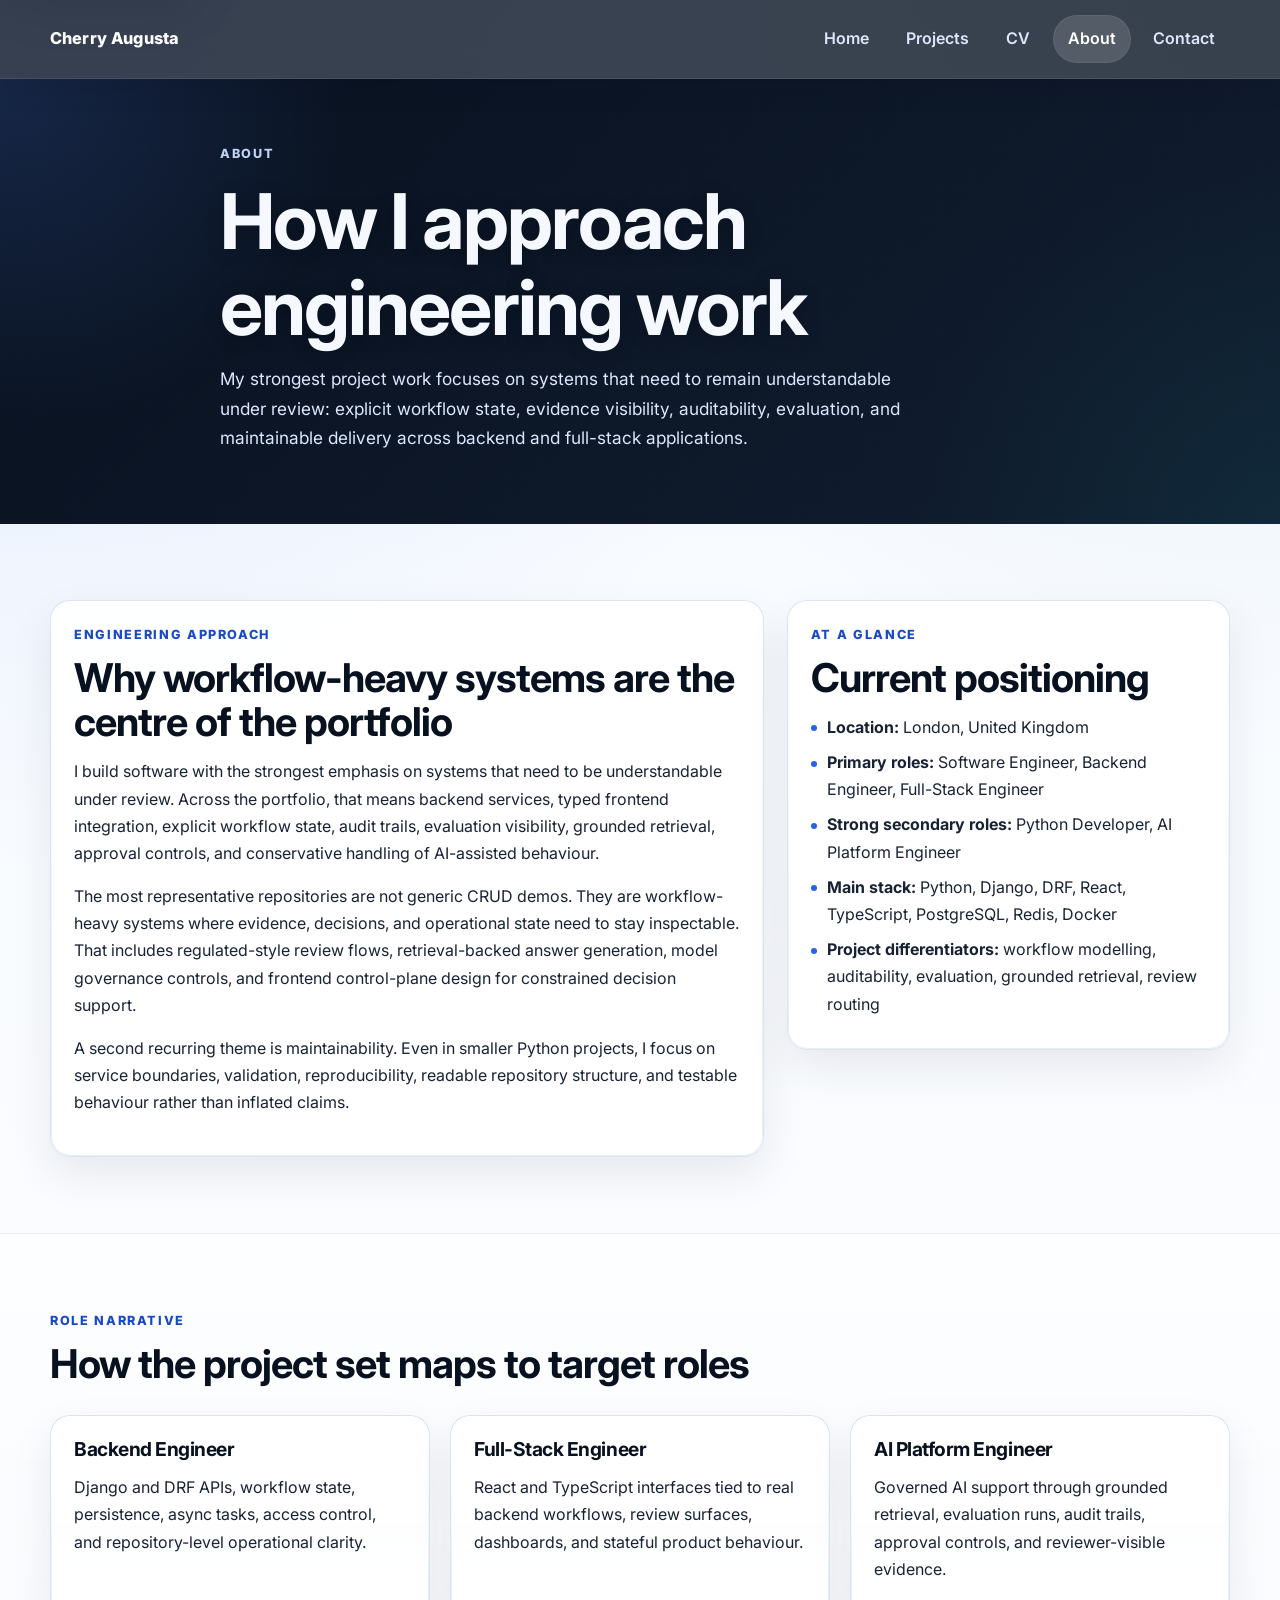
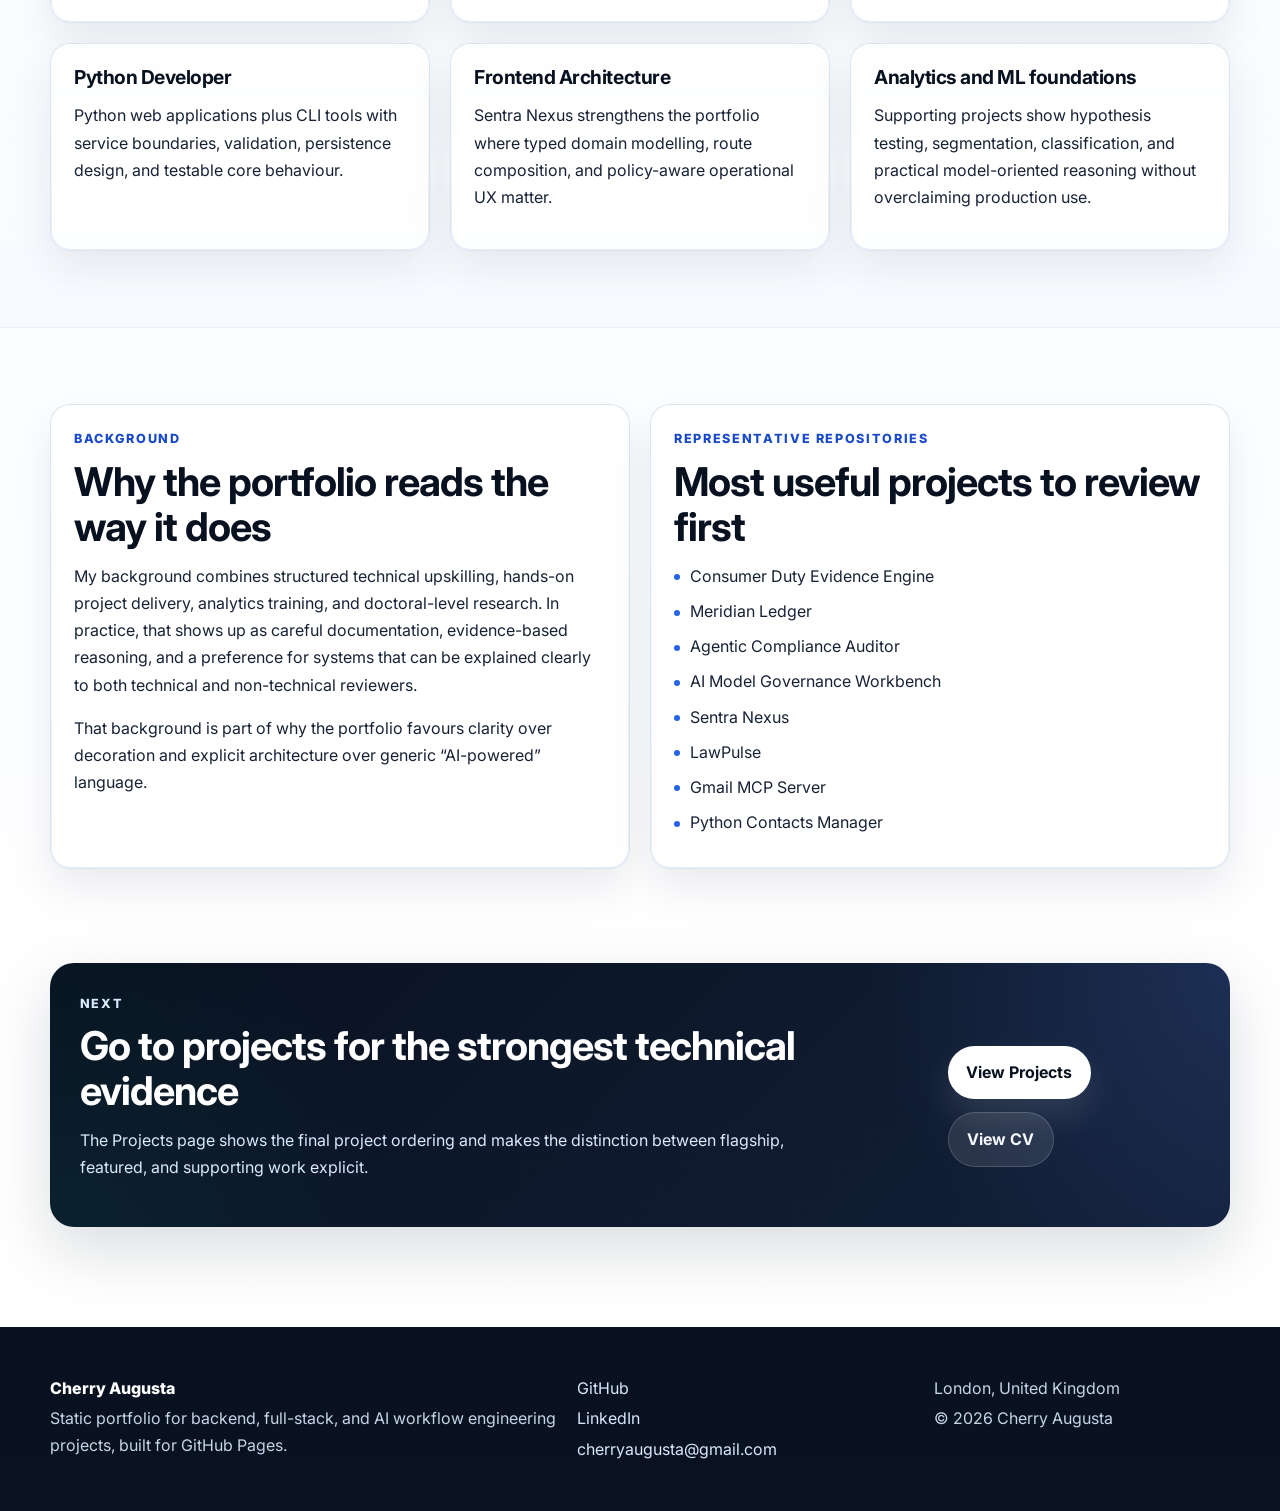
==== commit 035a8bc3: "Upgrade portfolio structure, project tiers, CV alignment, and README" ====
--- a/about.html
+++ b/about.html
@@ -4,21 +4,21 @@
   <meta charset="utf-8">
   <meta name="viewport" content="width=device-width, initial-scale=1">
   <title>About | Cherry Augusta</title>
-  <meta name="description" content="About Cherry Augusta, a London-based Junior Software Engineer focused on Django, DRF, Angular, React, TypeScript, Python, SQL, testing, Docker, and OpenAPI-first engineering practices.">
+  <meta name="description" content="About Cherry Augusta, a London-based Software Engineer focused on backend systems, full-stack applications, frontend architecture, and reviewable AI workflow products.">
   <meta name="theme-color" content="#0b1220">
   <meta property="og:title" content="About | Cherry Augusta">
-  <meta property="og:description" content="Junior Software Engineer focused on Django/DRF backends, Angular and React frontends, TypeScript integration, SQL-backed systems, and Docker-based delivery.">
+  <meta property="og:description" content="Software Engineer focused on backend systems, full-stack applications, frontend architecture, and reviewable AI workflow products.">
   <meta property="og:type" content="website">
   <meta property="og:url" content="https://cherryaugusta.github.io/developer-portfolio-profile/about.html">
   <meta property="og:image" content="https://cherryaugusta.github.io/developer-portfolio-profile/assets/og-preview.jpg">
   <meta name="twitter:card" content="summary_large_image">
   <meta name="twitter:title" content="About | Cherry Augusta">
-  <meta name="twitter:description" content="Junior Software Engineer focused on Django/DRF backends, Angular and React frontends, TypeScript integration, SQL-backed systems, and Docker-based delivery.">
+  <meta name="twitter:description" content="Software Engineer focused on backend systems, full-stack applications, frontend architecture, and reviewable AI workflow products.">
   <meta name="twitter:image" content="https://cherryaugusta.github.io/developer-portfolio-profile/assets/og-preview.jpg">
   <link rel="canonical" href="https://cherryaugusta.github.io/developer-portfolio-profile/about.html">
   <link rel="preconnect" href="https://fonts.googleapis.com">
   <link rel="preconnect" href="https://fonts.gstatic.com" crossorigin>
-  <link href="https://fonts.googleapis.com/css2?family=Inter:wght@400;500;600;700;800&display=swap" rel="stylesheet">
+  <link href="https://fonts.googleapis.com/css2?family=Inter:wght@400;500;600;700;800;900&display=swap" rel="stylesheet">
   <link rel="stylesheet" href="styles.css">
   <script defer src="script.js"></script>
 </head>
@@ -38,9 +38,9 @@
 
       <nav id="primary-nav" class="main-nav" aria-label="Primary">
         <a href="index.html">Home</a>
-        <a href="about.html" aria-current="page">About</a>
         <a href="projects.html">Projects</a>
         <a href="cv.html">CV</a>
+        <a href="about.html" aria-current="page">About</a>
         <a href="contact.html">Contact</a>
       </nav>
     </div>
@@ -50,78 +50,39 @@
     <section class="page-hero">
       <div class="container narrow">
         <p class="eyebrow">About</p>
-        <h1>Software Engineer with a Strong Full-Stack Portfolio</h1>
+        <h1>How I approach engineering work</h1>
         <p class="page-lead">
-          My work centres on backend API development, full-stack web applications, Angular and React frontend engineering, typed TypeScript integration, and disciplined engineering workflows.
+          My strongest project work focuses on systems that need to remain understandable under review: explicit workflow state, evidence visibility, auditability, evaluation, and maintainable delivery across backend and full-stack applications.
         </p>
       </div>
     </section>
 
     <section class="section">
-      <div class="container about-grid about-grid-enhanced">
+      <div class="container about-grid">
         <article class="card prose">
-          <p class="section-kicker">Profile</p>
-          <h2>Engineering focus</h2>
+          <p class="section-kicker">Engineering approach</p>
+          <h2>Why workflow-heavy systems are the centre of the portfolio</h2>
           <p>
-            I am a London-based Junior Software Engineer with portfolio work focused on Django and Django REST Framework backends, Angular and React frontends, TypeScript-based integration, Python web engineering, SQL-backed application work, OpenAPI-first contracts, testing, CI/CD, and Docker-based reproducibility.
+            I build software with the strongest emphasis on systems that need to be understandable under review. Across the portfolio, that means backend services, typed frontend integration, explicit workflow state, audit trails, evaluation visibility, grounded retrieval, approval controls, and conservative handling of AI-assisted behaviour.
           </p>
           <p>
-            The portfolio is strongest where product features and engineering discipline meet: authenticated business workflows, real-time interfaces, typed client-server integration, data-backed systems, and repositories that are set up to be understandable and reproducible.
+            The most representative repositories are not generic CRUD demos. They are workflow-heavy systems where evidence, decisions, and operational state need to stay inspectable. That includes regulated-style review flows, retrieval-backed answer generation, model governance controls, and frontend control-plane design for constrained decision support.
           </p>
           <p>
-            The most representative repositories are:
-          </p>
-          <ul>
-            <li><strong>LawPulse</strong> — React + DRF + Channels + Redis + PostgreSQL legal document workflow<br><a href="https://github.com/cherryaugusta/lawpulse.git" target="_blank" rel="noopener noreferrer">GitHub: https://github.com/cherryaugusta/lawpulse.git</a></li>
-            <li><strong>GreenOps</strong> — React + DRF + JWT + audit trail + dashboard + report builder ESG platform<br><a href="https://github.com/cherryaugusta/greenops-carbon-accounting-platform.git" target="_blank" rel="noopener noreferrer">GitHub: https://github.com/cherryaugusta/greenops-carbon-accounting-platform.git</a></li>
-            <li><strong>TradeFlow</strong> — React + DRF + Celery Beat + analytics + Docker arbitrage tracker<br><a href="https://github.com/cherryaugusta/TradeFlow.git" target="_blank" rel="noopener noreferrer">GitHub: https://github.com/cherryaugusta/TradeFlow.git</a></li>
-            <li><strong>EcoRoute LEZ Optimiser</strong> — Angular + Django + OpenAPI + tracing + governance-aware climate/logistics project<br><a href="https://github.com/cherryaugusta/EcoRoute-LEZ-Optimiser.git" target="_blank" rel="noopener noreferrer">GitHub: https://github.com/cherryaugusta/EcoRoute-LEZ-Optimiser.git</a></li>
-            <li><strong>OpsSentinel</strong> — Angular + Django Channels + Celery explainable incident console<br><a href="https://github.com/cherryaugusta/OpsSentinel.git" target="_blank" rel="noopener noreferrer">GitHub: https://github.com/cherryaugusta/OpsSentinel.git</a></li>
-            <li><strong>PolicyPulse</strong> — Angular + DRF decisioning service with typed contracts and governance scaffolding<br><a href="https://github.com/cherryaugusta/policypulse.git" target="_blank" rel="noopener noreferrer">GitHub: https://github.com/cherryaugusta/policypulse.git</a></li>
-          </ul>
-          <p>
-            My background combines formal software development training, full-time self-directed technical upskilling, independent project delivery, and doctoral-level research. That combination supports a working style shaped by analytical discipline, careful documentation, structured problem solving, and clear communication.
+            A second recurring theme is maintainability. Even in smaller Python projects, I focus on service boundaries, validation, reproducibility, readable repository structure, and testable behaviour rather than inflated claims.
           </p>
         </article>
 
-        <aside class="card about-profile-card">
-          <picture>
-            <source srcset="assets/profile-photo.webp" type="image/webp">
-            <img
-              src="assets/profile-photo.jpg"
-              alt="Portrait of Cherry Augusta"
-              class="about-profile-photo"
-              width="1200"
-              height="1200"
-              loading="lazy"
-              decoding="async">
-          </picture>
-
-          <div class="about-profile-meta">
-            <p class="section-kicker">At a glance</p>
-            <h2>Current focus</h2>
-            <ul class="plain-list">
-              <li><strong>Role:</strong> Junior Software Engineer</li>
-              <li><strong>Location:</strong> London, United Kingdom</li>
-              <li><strong>Work preference:</strong> London and hybrid UK roles</li>
-              <li><strong>Primary skills:</strong> Python, Django, DRF, TypeScript, Angular, React, SQL</li>
-              <li><strong>Strengths:</strong> APIs, full-stack delivery, typed contracts, Docker reproducibility</li>
-            </ul>
-
-            <hr>
-
-            <p class="section-kicker">Core portfolio repositories</p>
-            <ul class="plain-list">
-              <li><a href="https://github.com/cherryaugusta/lawpulse.git" target="_blank" rel="noopener noreferrer">LawPulse</a></li>
-              <li><a href="https://github.com/cherryaugusta/greenops-carbon-accounting-platform.git" target="_blank" rel="noopener noreferrer">GreenOps</a></li>
-              <li><a href="https://github.com/cherryaugusta/TradeFlow.git" target="_blank" rel="noopener noreferrer">TradeFlow</a></li>
-              <li><a href="https://github.com/cherryaugusta/EcoRoute-LEZ-Optimiser.git" target="_blank" rel="noopener noreferrer">EcoRoute LEZ Optimiser</a></li>
-              <li><a href="https://github.com/cherryaugusta/OpsSentinel.git" target="_blank" rel="noopener noreferrer">OpsSentinel</a></li>
-              <li><a href="https://github.com/cherryaugusta/policypulse.git" target="_blank" rel="noopener noreferrer">PolicyPulse</a></li>
-              <li><a href="https://github.com/cherryaugusta/fincrime-graphops.git" target="_blank" rel="noopener noreferrer">FinCrime GraphOps</a></li>
-              <li><a href="https://github.com/cherryaugusta/londonplan-rag-architecture.git" target="_blank" rel="noopener noreferrer">LondonPlan RAG</a></li>
-            </ul>
-          </div>
+        <aside class="card about-summary-card">
+          <p class="section-kicker">At a glance</p>
+          <h2>Current positioning</h2>
+          <ul class="plain-list">
+            <li><strong>Location:</strong> London, United Kingdom</li>
+            <li><strong>Primary roles:</strong> Software Engineer, Backend Engineer, Full-Stack Engineer</li>
+            <li><strong>Strong secondary roles:</strong> Python Developer, AI Platform Engineer</li>
+            <li><strong>Main stack:</strong> Python, Django, DRF, React, TypeScript, PostgreSQL, Redis, Docker</li>
+            <li><strong>Project differentiators:</strong> workflow modelling, auditability, evaluation, grounded retrieval, review routing</li>
+          </ul>
         </aside>
       </div>
     </section>
@@ -129,39 +90,39 @@
     <section class="section section-soft">
       <div class="container">
         <div class="section-intro">
-          <p class="section-kicker">Technical themes</p>
-          <h2>What defines the portfolio</h2>
+          <p class="section-kicker">Role narrative</p>
+          <h2>How the project set maps to target roles</h2>
         </div>
 
         <div class="card-grid three">
           <article class="card">
-            <h3>Django and DRF APIs</h3>
-            <p>API development with validation, health checks, documentation, middleware, and structured backend design.</p>
+            <h3>Backend Engineer</h3>
+            <p>Django and DRF APIs, workflow state, persistence, async tasks, access control, and repository-level operational clarity.</p>
           </article>
 
           <article class="card">
-            <h3>Angular and React in TypeScript</h3>
-            <p>Frontend delivery with strict typing, reusable UI patterns, and typed contracts that align client and server behaviour.</p>
+            <h3>Full-Stack Engineer</h3>
+            <p>React and TypeScript interfaces tied to real backend workflows, review surfaces, dashboards, and stateful product behaviour.</p>
           </article>
 
           <article class="card">
-            <h3>Python and SQL-backed development</h3>
-            <p>Python application development with strong backend emphasis and data-backed workflows across PostgreSQL, SQLite, and related tooling.</p>
+            <h3>AI Platform Engineer</h3>
+            <p>Governed AI support through grounded retrieval, evaluation runs, audit trails, approval controls, and reviewer-visible evidence.</p>
           </article>
 
           <article class="card">
-            <h3>OpenAPI-first design</h3>
-            <p>Contract-aware workflows, schema exposure, generated-client readiness, and documentation that support maintainability and clarity.</p>
+            <h3>Python Developer</h3>
+            <p>Python web applications plus CLI tools with service boundaries, validation, persistence design, and testable core behaviour.</p>
           </article>
 
           <article class="card">
-            <h3>Operationally aware engineering</h3>
-            <p>WebSockets, Redis, Django Channels, Celery, health checks, tracing, and latency instrumentation across multiple full-stack systems.</p>
+            <h3>Frontend Architecture</h3>
+            <p>Sentra Nexus strengthens the portfolio where typed domain modelling, route composition, and policy-aware operational UX matter.</p>
           </article>
 
           <article class="card">
-            <h3>Secure and maintainable delivery</h3>
-            <p>Secure defaults, correlation IDs, dependency checks, ADRs, AI governance scaffolding, and repository structures designed for disciplined delivery.</p>
+            <h3>Analytics and ML foundations</h3>
+            <p>Supporting projects show hypothesis testing, segmentation, classification, and practical model-oriented reasoning without overclaiming production use.</p>
           </article>
         </div>
       </div>
@@ -170,58 +131,28 @@
     <section class="section">
       <div class="container card-grid two">
         <article class="card">
-          <p class="section-kicker">Experience</p>
-          <h2>Recent experience highlights</h2>
-
-          <div class="timeline-item">
-            <h3>Technical Upskilling (Full-Time)</h3>
-            <p class="meta">Self-Directed · May 2023 – Present</p>
-            <p>Completed structured learning in software engineering and web development on a full-time basis while building projects using Python, JavaScript, SQL, and web technologies, with increasing emphasis on Django, TypeScript, Angular, React, backend APIs, and full-stack web application delivery.</p>
-          </div>
-
-          <div class="timeline-item">
-            <h3>Independent Researcher</h3>
-            <p class="meta">Remote · Jul 2021 – Present</p>
-            <p>Analytical and documentation-led work requiring sustained reasoning, evidence-based communication, and complex project organisation.</p>
-          </div>
+          <p class="section-kicker">Background</p>
+          <h2>Why the portfolio reads the way it does</h2>
+          <p>
+            My background combines structured technical upskilling, hands-on project delivery, analytics training, and doctoral-level research. In practice, that shows up as careful documentation, evidence-based reasoning, and a preference for systems that can be explained clearly to both technical and non-technical reviewers.
+          </p>
+          <p>
+            That background is part of why the portfolio favours clarity over decoration and explicit architecture over generic “AI-powered” language.
+          </p>
         </article>
 
         <article class="card">
-          <p class="section-kicker">Education and training</p>
-          <h2>Training and academic background</h2>
-
-          <div class="education-block">
-            <h3>Software Development Programme</h3>
-            <p class="meta">Primed Talent · Jan 2026 – Mar 2026</p>
-            <p>Developed backend applications using Python and Django, built frontend interfaces with TypeScript and Angular, worked with SQL using SQLite and MongoDB, and applied Agile development practices and SDLC principles.</p>
-          </div>
-
-          <div class="education-block">
-            <h3>Data Analytics Programme</h3>
-            <p class="meta">Masterschool · May 2023 – Aug 2024</p>
-          </div>
-
-          <div class="education-block">
-            <h3>PhD in Religion, International Relations, and Politics</h3>
-            <p class="meta">King’s College London · Apr 2014 – Jul 2021</p>
-          </div>
-
-          <hr>
-
-          <p class="section-kicker">Selected certificates</p>
+          <p class="section-kicker">Representative repositories</p>
+          <h2>Most useful projects to review first</h2>
           <ul class="plain-list">
-            <li><a href="https://www.sololearn.com/certificates/CC-CRVQI5FX" target="_blank" rel="noopener noreferrer">Angular — Sololearn</a></li>
-            <li><a href="https://www.sololearn.com/certificates/CC-DHUE0BPR" target="_blank" rel="noopener noreferrer">Python Developer — Sololearn</a></li>
-            <li><a href="https://www.sololearn.com/certificates/CC-GY8ERAPW" target="_blank" rel="noopener noreferrer">Web Development — Sololearn</a></li>
-            <li><a href="https://www.sololearn.com/certificates/CC-DKZ7GS1T" target="_blank" rel="noopener noreferrer">Python Intermediate — Sololearn</a></li>
-            <li><a href="https://www.sololearn.com/certificates/CC-TSMPZBXQ" target="_blank" rel="noopener noreferrer">JavaScript Intermediate — Sololearn</a></li>
-            <li><a href="https://www.sololearn.com/certificates/CC-RJRRIZD5" target="_blank" rel="noopener noreferrer">SQL Intermediate — Sololearn</a></li>
-            <li><a href="https://app.dataquest.io/verify_cert/ZJ7F5Q6ELBGZK46ZWRD5/" target="_blank" rel="noopener noreferrer">Combining Tables in SQL — DataQuest</a></li>
-            <li><a href="https://app.dataquest.io/verify_cert/3A36ZVM678G3BQ0YBLRA/" target="_blank" rel="noopener noreferrer">Summarizing Data in SQL — DataQuest</a></li>
-            <li><a href="https://app.dataquest.io/verify_cert/C5CL33XE4P3WWTFYR3BS/" target="_blank" rel="noopener noreferrer">Intermediate Python for Data Science — DataQuest</a></li>
-            <li><a href="https://app.dataquest.io/verify_cert/6OF6NHN1GMT5WH2I9T71/" target="_blank" rel="noopener noreferrer">Hypothesis Testing in Python — DataQuest</a></li>
-            <li><a href="https://app.dataquest.io/verify_cert/E0R9MOGDEUAWTI1ENU40/" target="_blank" rel="noopener noreferrer">Introduction to Supervised Machine Learning in Python — DataQuest</a></li>
-            <li><a href="https://app.dataquest.io/verify_cert/CI5ERO9BV41DOV62I8J1/" target="_blank" rel="noopener noreferrer">Introduction to Unsupervised Machine Learning in Python — DataQuest</a></li>
+            <li>Consumer Duty Evidence Engine</li>
+            <li>Meridian Ledger</li>
+            <li>Agentic Compliance Auditor</li>
+            <li>AI Model Governance Workbench</li>
+            <li>Sentra Nexus</li>
+            <li>LawPulse</li>
+            <li>Gmail MCP Server</li>
+            <li>Python Contacts Manager</li>
           </ul>
         </article>
       </div>
@@ -230,13 +161,13 @@
     <section class="section section-cta">
       <div class="container cta-panel">
         <div>
-          <p class="section-kicker section-kicker-light">Projects</p>
-          <h2>Further project detail is available in the projects section</h2>
-          <p>Project summaries, stacks, screenshots, and repository links are available in one place for quick technical review.</p>
+          <p class="section-kicker section-kicker-light">Next</p>
+          <h2>Go to projects for the strongest technical evidence</h2>
+          <p>The Projects page shows the final project ordering and makes the distinction between flagship, featured, and supporting work explicit.</p>
         </div>
         <div class="cta-panel-actions">
           <a class="button button-primary" href="projects.html">View Projects</a>
-          <a class="button button-secondary" href="contact.html">Contact</a>
+          <a class="button button-secondary" href="cv.html">View CV</a>
         </div>
       </div>
     </section>
@@ -246,7 +177,7 @@
     <div class="container footer-wrap">
       <div>
         <p class="footer-title">Cherry Augusta</p>
-        <p>Full-stack and backend web application portfolio built with plain HTML, CSS, and JavaScript for GitHub Pages.</p>
+        <p>Static portfolio for backend, full-stack, and AI workflow engineering projects, built for GitHub Pages.</p>
       </div>
       <div>
         <p><a href="https://github.com/cherryaugusta" target="_blank" rel="noopener noreferrer">GitHub</a></p>
@@ -260,4 +191,4 @@
     </div>
   </footer>
 </body>
-</html>
+</html>
--- a/styles.css
+++ b/styles.css
@@ -18,6 +18,10 @@
   --accent:#0f766e;
   --accent-soft:#e8f8f4;
   --success:#0a7b61;
+  --hero-text:#f5f9ff;
+  --hero-text-soft:#dbe8ff;
+  --hero-text-muted:#bfd2f4;
+  --hero-title-accent:#8ec5ff;
   --shadow-xs:0 8px 20px rgba(9,18,32,.06);
   --shadow:0 18px 44px rgba(9,18,32,.08);
   --shadow-strong:0 24px 60px rgba(9,18,32,.14);
@@ -262,6 +266,22 @@
   padding:4rem 0 3rem;
 }
 
+.hero h1,
+.page-hero h1{
+  color:var(--hero-text);
+  text-shadow:0 2px 18px rgba(0,0,0,.22);
+}
+
+.hero-title-primary{
+  display:block;
+  color:var(--hero-text);
+}
+
+.hero-copy,
+.hero-aside{
+  min-width:0;
+}
+
 .hero-grid{
   display:grid;
   grid-template-columns:1.35fr .9fr;
@@ -272,16 +292,25 @@
 }
 
 .hero-grid-enhanced{
-  grid-template-columns:1.18fr .96fr;
+  grid-template-columns:minmax(0,1.18fr) minmax(360px,.96fr);
+  align-items:start;
 }
 
 .hero-copy{
-  max-width:760px;
+  max-width:none;
+  color:var(--hero-text-soft);
+  display:flex;
+  flex-direction:column;
+  justify-content:flex-start;
 }
 
 .hero-aside{
   display:grid;
-  gap:1rem;
+  grid-template-rows:auto auto;
+  gap:1.1rem;
+  align-content:start;
+  align-self:start;
+  min-height:auto;
 }
 
 .eyebrow,
@@ -294,7 +323,7 @@
 }
 
 .eyebrow{
-  color:#b9cdf3;
+  color:var(--hero-text-muted);
   margin:0 0 .9rem;
 }
 
@@ -308,13 +337,13 @@
 }
 
 .panel-label{
-  color:#b7cdf9;
+  color:var(--hero-text-muted);
   margin:0 0 .55rem;
 }
 
 .hero-lead,
 .page-lead{
-  color:#d8e6ff;
+  color:var(--hero-text-soft);
   font-size:1.08rem;
   max-width:720px;
   margin-bottom:1.45rem;
@@ -340,13 +369,13 @@
 
 .metric strong{
   display:block;
-  color:#fff;
+  color:var(--hero-text);
   font-size:.98rem;
   margin-bottom:.2rem;
 }
 
 .metric span{
-  color:#c8daf7;
+  color:var(--hero-text-soft);
   font-size:.92rem;
 }
 
@@ -354,28 +383,67 @@
   background:rgba(255,255,255,.08);
   border:1px solid rgba(255,255,255,.12);
   border-radius:var(--radius);
-  padding:1rem;
+  padding:.8rem;
   box-shadow:var(--shadow);
   overflow:hidden;
   backdrop-filter:blur(10px);
   -webkit-backdrop-filter:blur(10px);
-}
-
-.profile-photo{
+  max-width:720px;
+  display:flex;
+  flex-direction:column;
+}
+
+.profile-card-compact{
+  padding:.75rem;
+}
+
+.hero-project-visual{
+  display:grid;
+  gap:.75rem;
+}
+
+.hero-project-main{
+  border-radius:18px;
+  overflow:hidden;
+  background:#12213a;
+  border:1px solid rgba(255,255,255,.10);
+  box-shadow:var(--shadow-xs);
+}
+
+.hero-project-main img{
   width:100%;
-  aspect-ratio:1 / 1;
+  height:clamp(240px, 24vw, 320px);
   object-fit:cover;
-  object-position:center;
-  border-radius:18px;
+  object-position:top center;
+  display:block;
+}
+
+.hero-project-supporting{
+  display:grid;
+  grid-template-columns:repeat(3,minmax(0,1fr));
+  gap:.75rem;
+}
+
+.hero-project-supporting img{
+  width:100%;
+  height:110px;
+  object-fit:cover;
+  object-position:top center;
+  border-radius:14px;
+  display:block;
   background:#12213a;
+  border:1px solid rgba(255,255,255,.10);
   box-shadow:var(--shadow-xs);
 }
 
 .profile-caption{
   display:flex;
   flex-wrap:wrap;
+  justify-content:center;
+  align-items:center;
   gap:.55rem;
-  margin-top:1rem;
+  margin-top:auto;
+  padding-top:1rem;
 }
 
 .profile-caption span{
@@ -383,9 +451,17 @@
   border-radius:999px;
   background:rgba(255,255,255,.10);
   border:1px solid rgba(255,255,255,.12);
-  color:#eef4ff;
+  color:var(--hero-text);
   font-size:.88rem;
   font-weight:600;
+  text-align:center;
+}
+
+.hero-aside > .profile-card,
+.hero-aside > .hero-core-panel{
+  width:100%;
+  max-width:none;
+  justify-self:stretch;
 }
 
 .hero-panel{
@@ -399,36 +475,116 @@
 }
 
 .hero-panel h2{
-  color:#fff;
+  color:var(--hero-text);
   font-size:1.35rem;
+  margin-bottom:.8rem;
+}
+
+.hero-core-panel{
+  margin-top:0;
+  width:calc(100% - 36px);
+  margin-left:36px;
+  height:auto;
+  min-height:0;
+  display:flex;
+  flex-direction:column;
+  justify-content:flex-start;
+  padding:1rem 1.05rem 1rem;
+}
+
+.hero-core-panel h2{
+  max-width:none;
+  font-size:1.12rem;
+  line-height:1.22;
+  margin-bottom:.8rem;
+}
+
+.hero-core-panel .tag-list-core{
+  margin-top:0;
+  flex:initial;
+  align-content:start;
+}
+
+.hero-summary-panel{
+  margin-top:0;
+}
+
+.hero-summary-panel-wide{
+  grid-column:1 / -1;
+  margin-top:1.45rem;
+}
+
+.hero-summary-text{
+  color:var(--hero-text-soft);
+  margin:0;
+  max-width:none;
+}
+
+.hero .hero-copy p,
+.hero .hero-copy li,
+.hero .hero-panel p,
+.hero .hero-panel li,
+.hero .hero-panel span,
+.hero .hero-aside figcaption span{
+  color:var(--hero-text-soft);
+}
+
+.hero .hero-copy .eyebrow,
+.hero .hero-panel .panel-label{
+  color:var(--hero-text-muted);
+}
+
+.hero .hero-copy h1,
+.hero .hero-panel h2,
+.hero .metric strong,
+.hero .tag-list-core li{
+  color:var(--hero-text);
 }
 
 .tag-list{
   list-style:none;
   padding:0;
   margin:0;
+}
+
+.tag-list-core{
+  display:grid;
+  grid-template-columns:1fr;
+  gap:.52rem;
+  align-content:start;
+}
+
+.tag-list-core li{
   display:flex;
-  flex-wrap:wrap;
-  gap:.7rem;
-}
-
-.tag-list li{
-  padding:.52rem .78rem;
-  border-radius:999px;
+  align-items:center;
+  justify-content:center;
+  text-align:center;
+  min-height:40px;
+  padding:.5rem .78rem;
+  border-radius:12px;
   background:rgba(255,255,255,.10);
   border:1px solid rgba(255,255,255,.12);
-  color:#eef4ff;
+  color:var(--hero-text);
   font-size:.92rem;
-  font-weight:500;
+  font-weight:600;
+  line-height:1.2;
+  letter-spacing:-0.01em;
+  white-space:nowrap;
   margin:0;
 }
 
 .cta-row,
-.cta-panel-actions{
+.cta-panel-actions,
+.form-actions{
   display:flex;
   gap:.8rem;
   flex-wrap:wrap;
   margin-top:1.45rem;
+}
+
+.cta-row{
+  justify-content:center;
+  align-items:center;
 }
 
 .button{
@@ -458,13 +614,13 @@
 }
 
 .button-secondary{
-  color:#fff;
+  color:var(--hero-text);
   background:rgba(255,255,255,.10);
   border:1px solid rgba(255,255,255,.16);
 }
 
 .button-ghost{
-  color:#fff;
+  color:var(--hero-text);
   background:transparent;
   border:1px solid rgba(255,255,255,.18);
 }
@@ -490,6 +646,11 @@
 }
 
 .section-intro > p:last-child{
+  max-width:72ch;
+}
+
+.section-copy{
+  color:var(--muted);
   max-width:72ch;
 }
 
@@ -553,6 +714,15 @@
   color:var(--bg);
 }
 
+.note-card{
+  background:rgba(255,255,255,.94);
+}
+
+.note-text{
+  color:var(--muted);
+  font-size:.95rem;
+}
+
 .feature-card{
   position:relative;
   overflow:hidden;
@@ -574,7 +744,8 @@
 }
 
 .project-list-page{
-  grid-template-columns:repeat(2,minmax(0,1fr));
+  grid-template-columns:1fr;
+  gap:1.85rem;
 }
 
 .project-card{
@@ -589,6 +760,10 @@
 
 .project-card-featured{
   grid-column:span 2;
+}
+
+.project-list-page .project-card-featured{
+  grid-column:span 1;
 }
 
 .project-card-with-image{
@@ -605,6 +780,12 @@
 
 .project-image-wrap-large{
   aspect-ratio:16 / 8.5;
+}
+
+.project-list-page .project-image-wrap,
+.project-list-page .project-image-wrap-large{
+  aspect-ratio:16 / 7;
+  min-height:500px;
 }
 
 .project-image-wrap img{
@@ -720,31 +901,131 @@
 
 .about-grid{
   display:grid;
-  grid-template-columns:1.35fr .85fr;
+  grid-template-columns:minmax(0,1.45fr) minmax(320px,.9fr);
+  gap:1.4rem;
+  align-items:start;
+}
+
+.about-summary-card{
+  position:sticky;
+  top:100px;
+  align-self:start;
+}
+
+.contact-layout{
+  display:grid;
+  grid-template-columns:minmax(0,1.12fr) minmax(320px,.88fr);
   gap:1.25rem;
-  align-items:start;
-}
-
-.about-grid-enhanced{
-  align-items:start;
-}
-
-.about-profile-card{
+  align-items:stretch;
+}
+
+.contact-primary-card{
+  padding:1.65rem;
+}
+
+.contact-action-card{
+  background:
+    radial-gradient(circle at top right, rgba(88,138,255,.18), transparent 34%),
+    radial-gradient(circle at bottom left, rgba(15,118,110,.15), transparent 30%),
+    linear-gradient(135deg,#08111f,#132039);
+  color:#fff;
+  border:1px solid rgba(255,255,255,.10);
+  box-shadow:var(--shadow-strong);
+  padding:1.65rem;
   overflow:hidden;
 }
 
-.about-profile-photo{
-  width:100%;
-  aspect-ratio:1 / 1;
-  object-fit:cover;
+.contact-action-card::before{
+  background:linear-gradient(180deg, rgba(255,255,255,.18), rgba(191,210,246,.14));
+}
+
+.contact-action-card h2{
+  color:#fff;
+}
+
+.contact-action-card .form-note,
+.contact-action-card .contact-action-note p{
+  color:#dce8ff;
+}
+
+.contact-intro-note{
+  color:var(--muted-strong);
+  max-width:65ch;
+  margin-bottom:1.15rem;
+}
+
+.contact-facts{
+  display:grid;
+  grid-template-columns:repeat(2,minmax(0,1fr));
+  gap:.9rem;
+  margin-top:1.15rem;
+}
+
+.contact-fact{
+  background:linear-gradient(180deg, rgba(220,232,255,.34), rgba(255,255,255,.9));
+  border:1px solid rgba(191,210,246,.78);
   border-radius:16px;
-  margin-bottom:1.2rem;
-  background:#e8eef9;
+  padding:.95rem 1rem;
   box-shadow:var(--shadow-xs);
 }
 
-.about-profile-meta{
+.contact-fact-label{
   display:block;
+  font-size:.78rem;
+  font-weight:800;
+  letter-spacing:.08em;
+  text-transform:uppercase;
+  color:var(--primary-strong);
+  margin-bottom:.28rem;
+}
+
+.contact-fact-value{
+  display:block;
+  color:var(--bg);
+  font-weight:600;
+  line-height:1.5;
+}
+
+.contact-tag-list{
+  display:flex;
+  flex-wrap:wrap;
+  gap:.62rem;
+  margin-top:1.2rem;
+}
+
+.contact-tag-list li{
+  display:inline-flex;
+  align-items:center;
+  justify-content:center;
+  padding:.46rem .78rem;
+  border-radius:999px;
+  background:var(--surface-soft);
+  border:1px solid var(--line);
+  color:var(--muted-strong);
+  font-size:.88rem;
+  font-weight:600;
+  line-height:1.2;
+  margin:0;
+}
+
+.form-note{
+  max-width:42ch;
+}
+
+.button-contact-secondary{
+  color:#fff;
+  background:rgba(255,255,255,.08);
+  border:1px solid rgba(255,255,255,.18);
+}
+
+.button-contact-secondary:hover{
+  background:rgba(255,255,255,.12);
+}
+
+.contact-action-note{
+  margin-top:1.1rem;
+  padding-top:1rem;
+  border-top:1px solid rgba(255,255,255,.12);
 }
 
 .cta-panel{
@@ -791,8 +1072,7 @@
 }
 
 .site-footer{
-  background:
-    linear-gradient(180deg,#08111f,#091221);
+  background:linear-gradient(180deg,#08111f,#091221);
   color:#c8d4e5;
   padding:2.8rem 0;
   margin-top:2rem;
@@ -828,6 +1108,14 @@
 
   .hero-metrics{
     grid-template-columns:1fr;
+  }
+
+  .hero-project-main img{
+    height:clamp(220px, 28vw, 300px);
+  }
+
+  .tag-list-core li{
+    font-size:.88rem;
   }
 }
 
@@ -840,11 +1128,35 @@
   .project-list-page,
   .cv-layout,
   .about-grid,
-  .footer-wrap{
+  .footer-wrap,
+  .contact-layout{
     grid-template-columns:1fr;
   }
 
-  .cv-side{
+  .hero-grid-enhanced{
+    align-items:start;
+  }
+
+  .hero-aside{
+    grid-template-rows:auto;
+    align-self:start;
+    min-height:auto;
+  }
+
+  .hero-core-panel{
+    width:100%;
+    margin-left:0;
+    height:auto;
+    min-height:0;
+    padding:1rem;
+  }
+
+  .tag-list-core li{
+    white-space:normal;
+  }
+
+  .cv-side,
+  .about-summary-card{
     position:static;
   }
 
@@ -856,6 +1168,20 @@
   .cta-panel{
     flex-direction:column;
     align-items:flex-start;
+  }
+
+  .hero-summary-panel-wide{
+    grid-column:auto;
+    margin-top:0;
+  }
+
+  .project-list-page .project-image-wrap,
+  .project-list-page .project-image-wrap-large{
+    min-height:400px;
+  }
+
+  .contact-facts{
+    grid-template-columns:1fr;
   }
 }
 
@@ -922,8 +1248,36 @@
   }
 
   .cta-row .button,
-  .cta-panel-actions .button{
+  .cta-panel-actions .button,
+  .form-actions .button{
     width:100%;
+  }
+
+  .project-list-page .project-image-wrap,
+  .project-list-page .project-image-wrap-large{
+    aspect-ratio:16 / 8;
+    min-height:300px;
+  }
+
+  .profile-card{
+    max-width:100%;
+  }
+
+  .hero-project-main img{
+    height:220px;
+  }
+
+  .hero-project-supporting{
+    grid-template-columns:1fr;
+  }
+
+  .hero-project-supporting img{
+    height:120px;
+  }
+
+  .contact-primary-card,
+  .contact-action-card{
+    padding:1.25rem;
   }
 }
 
@@ -954,6 +1308,40 @@
   .metric{
     padding:.85rem .9rem;
   }
+
+  .hero-project-main img{
+    height:190px;
+  }
+
+  .hero-project-supporting img{
+    height:100px;
+  }
+
+  .tag-list-core li{
+    min-height:auto;
+    font-size:.88rem;
+    padding:.58rem .74rem;
+    white-space:normal;
+  }
+
+  .project-list-page .project-image-wrap,
+  .project-list-page .project-image-wrap-large{
+    aspect-ratio:16 / 9;
+    min-height:230px;
+  }
+
+  .contact-fact{
+    padding:.85rem .9rem;
+  }
+
+  .contact-tag-list{
+    gap:.5rem;
+  }
+
+  .contact-tag-list li{
+    width:100%;
+    justify-content:flex-start;
+  }
 }
 
 @media (prefers-reduced-motion:reduce){
@@ -967,4 +1355,4 @@
     animation:none !important;
     transition:none !important;
   }
-}
+}
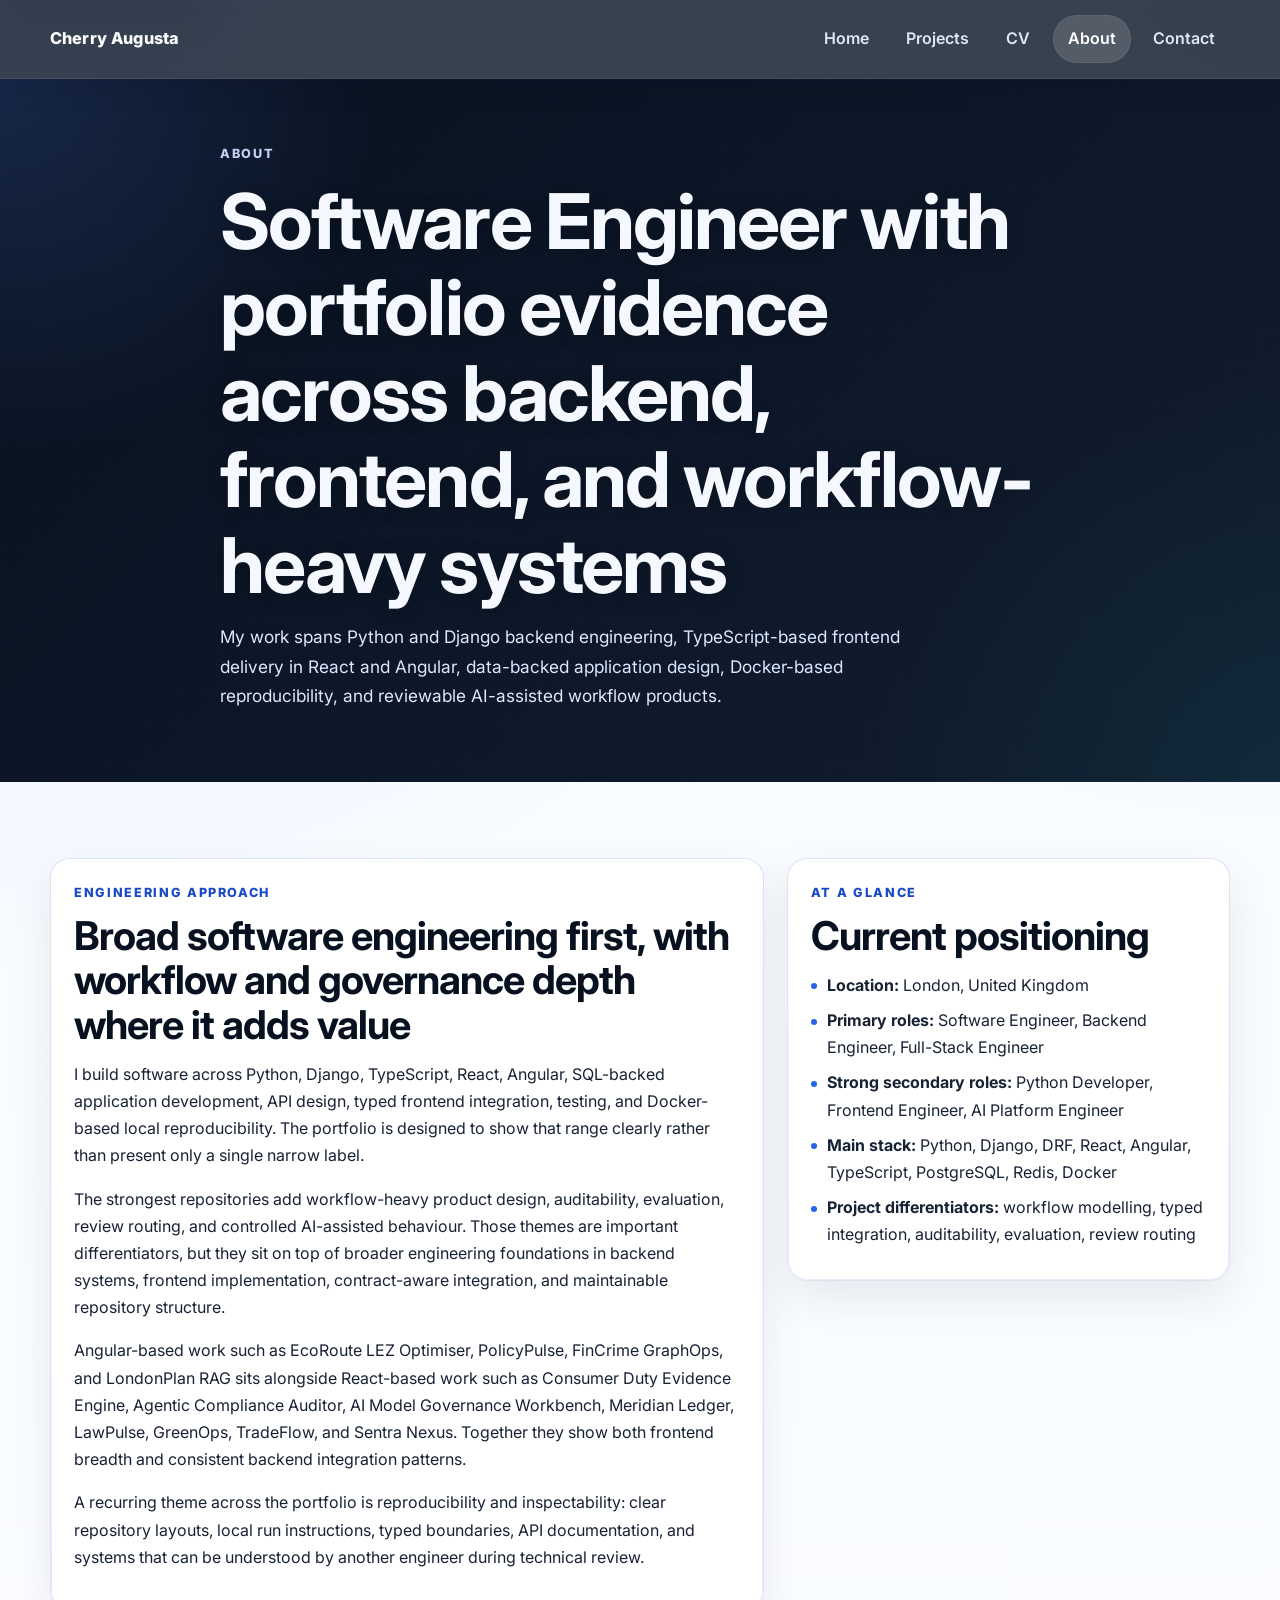
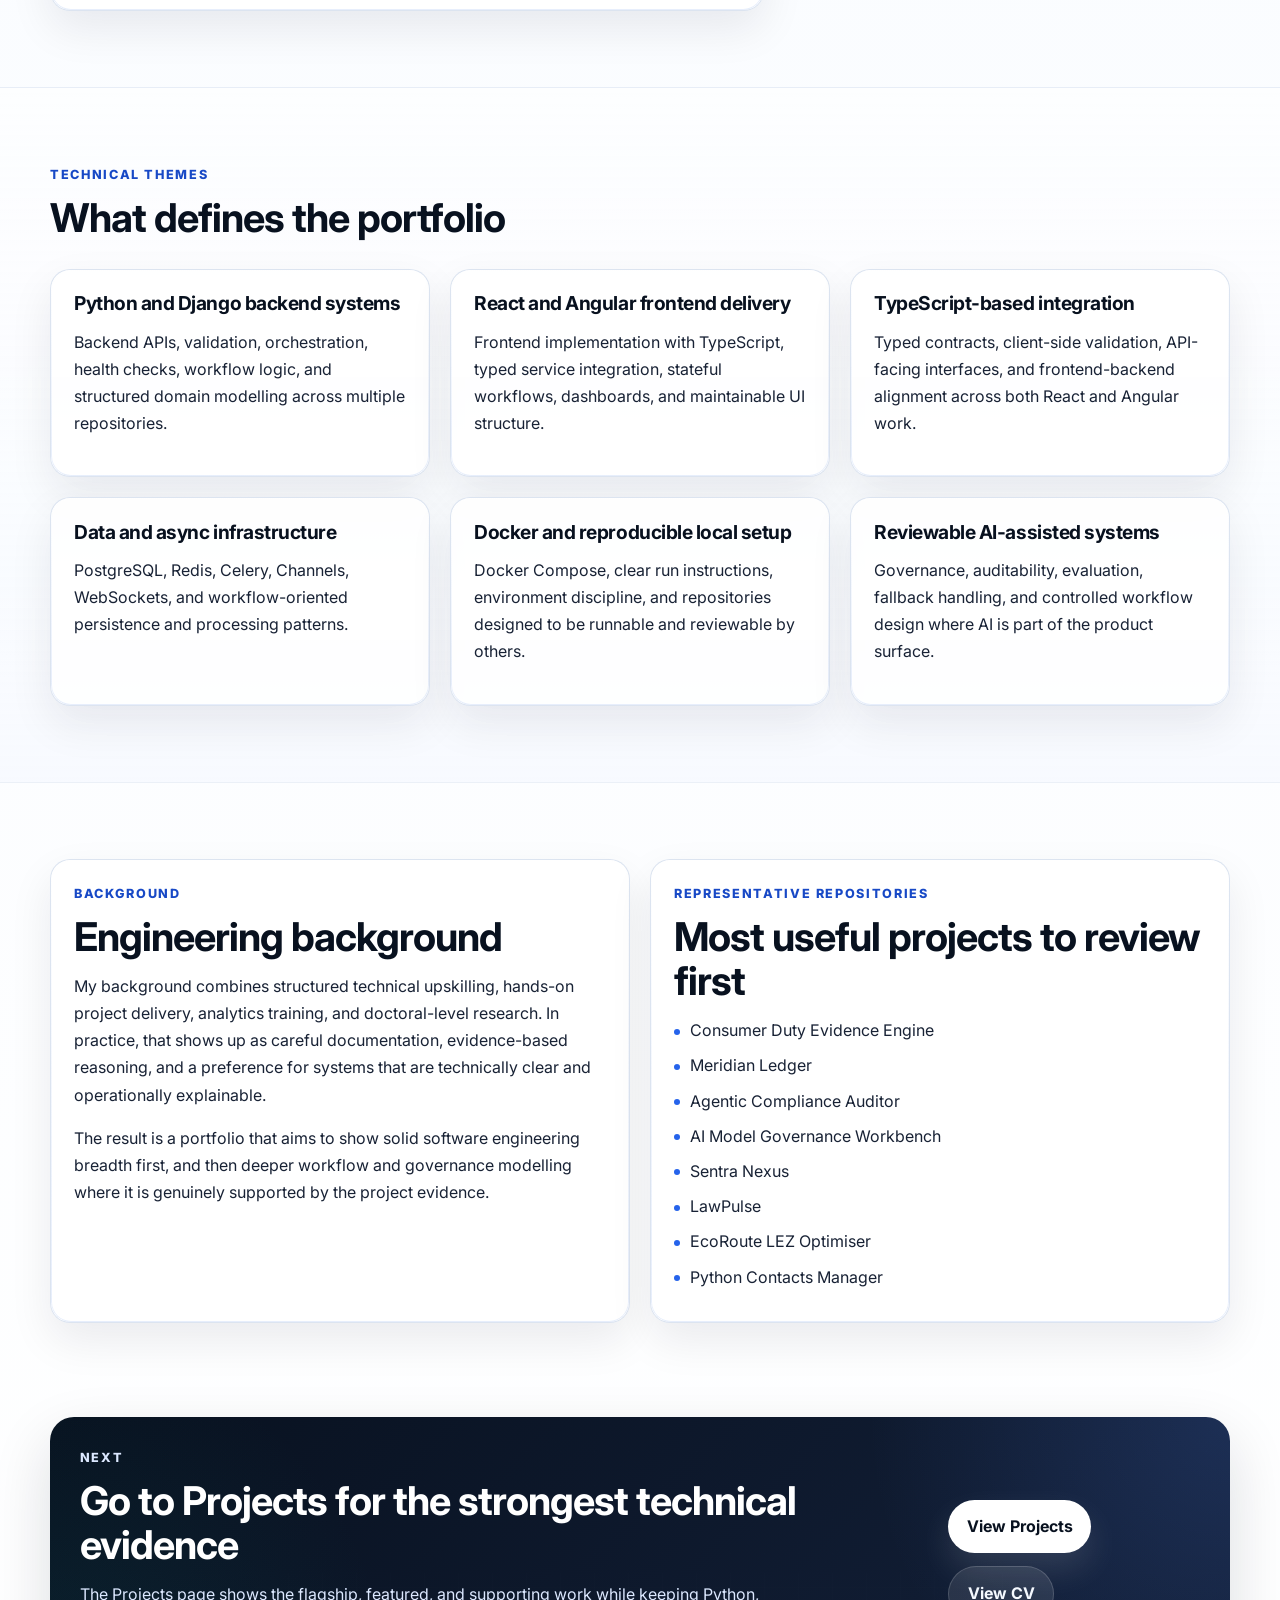
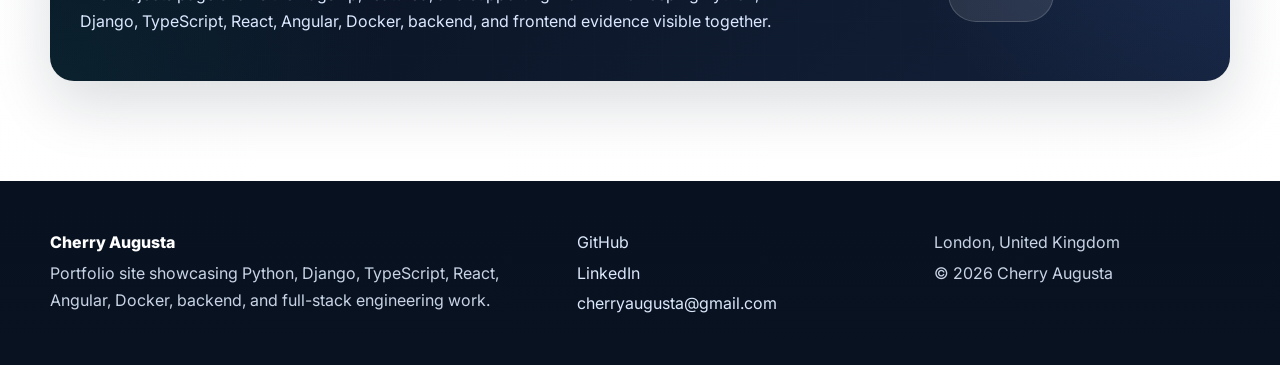
==== commit 90dee0e0: "Rebalance portfolio positioning across backend, frontend, and core stack" ====
--- a/about.html
+++ b/about.html
@@ -4,16 +4,16 @@
   <meta charset="utf-8">
   <meta name="viewport" content="width=device-width, initial-scale=1">
   <title>About | Cherry Augusta</title>
-  <meta name="description" content="About Cherry Augusta, a London-based Software Engineer focused on backend systems, full-stack applications, frontend architecture, and reviewable AI workflow products.">
+  <meta name="description" content="About Cherry Augusta, a London-based Software Engineer with portfolio work across Python, Django, TypeScript, React, Angular, PostgreSQL, Redis, Docker, backend APIs, full-stack systems, and reviewable AI-assisted workflows.">
   <meta name="theme-color" content="#0b1220">
   <meta property="og:title" content="About | Cherry Augusta">
-  <meta property="og:description" content="Software Engineer focused on backend systems, full-stack applications, frontend architecture, and reviewable AI workflow products.">
+  <meta property="og:description" content="Software Engineer focused on Python, Django, TypeScript, React, Angular, Docker, backend systems, frontend delivery, and reviewable workflow products.">
   <meta property="og:type" content="website">
   <meta property="og:url" content="https://cherryaugusta.github.io/developer-portfolio-profile/about.html">
   <meta property="og:image" content="https://cherryaugusta.github.io/developer-portfolio-profile/assets/og-preview.jpg">
   <meta name="twitter:card" content="summary_large_image">
   <meta name="twitter:title" content="About | Cherry Augusta">
-  <meta name="twitter:description" content="Software Engineer focused on backend systems, full-stack applications, frontend architecture, and reviewable AI workflow products.">
+  <meta name="twitter:description" content="Software Engineer focused on Python, Django, TypeScript, React, Angular, Docker, backend systems, frontend delivery, and reviewable workflow products.">
   <meta name="twitter:image" content="https://cherryaugusta.github.io/developer-portfolio-profile/assets/og-preview.jpg">
   <link rel="canonical" href="https://cherryaugusta.github.io/developer-portfolio-profile/about.html">
   <link rel="preconnect" href="https://fonts.googleapis.com">
@@ -50,9 +50,9 @@
     <section class="page-hero">
       <div class="container narrow">
         <p class="eyebrow">About</p>
-        <h1>How I approach engineering work</h1>
+        <h1>Software Engineer with portfolio evidence across backend, frontend, and workflow-heavy systems</h1>
         <p class="page-lead">
-          My strongest project work focuses on systems that need to remain understandable under review: explicit workflow state, evidence visibility, auditability, evaluation, and maintainable delivery across backend and full-stack applications.
+          My work spans Python and Django backend engineering, TypeScript-based frontend delivery in React and Angular, data-backed application design, Docker-based reproducibility, and reviewable AI-assisted workflow products.
         </p>
       </div>
     </section>
@@ -61,15 +61,18 @@
       <div class="container about-grid">
         <article class="card prose">
           <p class="section-kicker">Engineering approach</p>
-          <h2>Why workflow-heavy systems are the centre of the portfolio</h2>
+          <h2>Broad software engineering first, with workflow and governance depth where it adds value</h2>
           <p>
-            I build software with the strongest emphasis on systems that need to be understandable under review. Across the portfolio, that means backend services, typed frontend integration, explicit workflow state, audit trails, evaluation visibility, grounded retrieval, approval controls, and conservative handling of AI-assisted behaviour.
+            I build software across Python, Django, TypeScript, React, Angular, SQL-backed application development, API design, typed frontend integration, testing, and Docker-based local reproducibility. The portfolio is designed to show that range clearly rather than present only a single narrow label.
           </p>
           <p>
-            The most representative repositories are not generic CRUD demos. They are workflow-heavy systems where evidence, decisions, and operational state need to stay inspectable. That includes regulated-style review flows, retrieval-backed answer generation, model governance controls, and frontend control-plane design for constrained decision support.
+            The strongest repositories add workflow-heavy product design, auditability, evaluation, review routing, and controlled AI-assisted behaviour. Those themes are important differentiators, but they sit on top of broader engineering foundations in backend systems, frontend implementation, contract-aware integration, and maintainable repository structure.
           </p>
           <p>
-            A second recurring theme is maintainability. Even in smaller Python projects, I focus on service boundaries, validation, reproducibility, readable repository structure, and testable behaviour rather than inflated claims.
+            Angular-based work such as EcoRoute LEZ Optimiser, PolicyPulse, FinCrime GraphOps, and LondonPlan RAG sits alongside React-based work such as Consumer Duty Evidence Engine, Agentic Compliance Auditor, AI Model Governance Workbench, Meridian Ledger, LawPulse, GreenOps, TradeFlow, and Sentra Nexus. Together they show both frontend breadth and consistent backend integration patterns.
+          </p>
+          <p>
+            A recurring theme across the portfolio is reproducibility and inspectability: clear repository layouts, local run instructions, typed boundaries, API documentation, and systems that can be understood by another engineer during technical review.
           </p>
         </article>
 
@@ -79,9 +82,9 @@
           <ul class="plain-list">
             <li><strong>Location:</strong> London, United Kingdom</li>
             <li><strong>Primary roles:</strong> Software Engineer, Backend Engineer, Full-Stack Engineer</li>
-            <li><strong>Strong secondary roles:</strong> Python Developer, AI Platform Engineer</li>
-            <li><strong>Main stack:</strong> Python, Django, DRF, React, TypeScript, PostgreSQL, Redis, Docker</li>
-            <li><strong>Project differentiators:</strong> workflow modelling, auditability, evaluation, grounded retrieval, review routing</li>
+            <li><strong>Strong secondary roles:</strong> Python Developer, Frontend Engineer, AI Platform Engineer</li>
+            <li><strong>Main stack:</strong> Python, Django, DRF, React, Angular, TypeScript, PostgreSQL, Redis, Docker</li>
+            <li><strong>Project differentiators:</strong> workflow modelling, typed integration, auditability, evaluation, review routing</li>
           </ul>
         </aside>
       </div>
@@ -90,39 +93,39 @@
     <section class="section section-soft">
       <div class="container">
         <div class="section-intro">
-          <p class="section-kicker">Role narrative</p>
-          <h2>How the project set maps to target roles</h2>
+          <p class="section-kicker">Technical themes</p>
+          <h2>What defines the portfolio</h2>
         </div>
 
         <div class="card-grid three">
           <article class="card">
-            <h3>Backend Engineer</h3>
-            <p>Django and DRF APIs, workflow state, persistence, async tasks, access control, and repository-level operational clarity.</p>
+            <h3>Python and Django backend systems</h3>
+            <p>Backend APIs, validation, orchestration, health checks, workflow logic, and structured domain modelling across multiple repositories.</p>
           </article>
 
           <article class="card">
-            <h3>Full-Stack Engineer</h3>
-            <p>React and TypeScript interfaces tied to real backend workflows, review surfaces, dashboards, and stateful product behaviour.</p>
+            <h3>React and Angular frontend delivery</h3>
+            <p>Frontend implementation with TypeScript, typed service integration, stateful workflows, dashboards, and maintainable UI structure.</p>
           </article>
 
           <article class="card">
-            <h3>AI Platform Engineer</h3>
-            <p>Governed AI support through grounded retrieval, evaluation runs, audit trails, approval controls, and reviewer-visible evidence.</p>
+            <h3>TypeScript-based integration</h3>
+            <p>Typed contracts, client-side validation, API-facing interfaces, and frontend-backend alignment across both React and Angular work.</p>
           </article>
 
           <article class="card">
-            <h3>Python Developer</h3>
-            <p>Python web applications plus CLI tools with service boundaries, validation, persistence design, and testable core behaviour.</p>
+            <h3>Data and async infrastructure</h3>
+            <p>PostgreSQL, Redis, Celery, Channels, WebSockets, and workflow-oriented persistence and processing patterns.</p>
           </article>
 
           <article class="card">
-            <h3>Frontend Architecture</h3>
-            <p>Sentra Nexus strengthens the portfolio where typed domain modelling, route composition, and policy-aware operational UX matter.</p>
+            <h3>Docker and reproducible local setup</h3>
+            <p>Docker Compose, clear run instructions, environment discipline, and repositories designed to be runnable and reviewable by others.</p>
           </article>
 
           <article class="card">
-            <h3>Analytics and ML foundations</h3>
-            <p>Supporting projects show hypothesis testing, segmentation, classification, and practical model-oriented reasoning without overclaiming production use.</p>
+            <h3>Reviewable AI-assisted systems</h3>
+            <p>Governance, auditability, evaluation, fallback handling, and controlled workflow design where AI is part of the product surface.</p>
           </article>
         </div>
       </div>
@@ -132,12 +135,12 @@
       <div class="container card-grid two">
         <article class="card">
           <p class="section-kicker">Background</p>
-          <h2>Why the portfolio reads the way it does</h2>
+          <h2>Engineering background</h2>
           <p>
-            My background combines structured technical upskilling, hands-on project delivery, analytics training, and doctoral-level research. In practice, that shows up as careful documentation, evidence-based reasoning, and a preference for systems that can be explained clearly to both technical and non-technical reviewers.
+            My background combines structured technical upskilling, hands-on project delivery, analytics training, and doctoral-level research. In practice, that shows up as careful documentation, evidence-based reasoning, and a preference for systems that are technically clear and operationally explainable.
           </p>
           <p>
-            That background is part of why the portfolio favours clarity over decoration and explicit architecture over generic “AI-powered” language.
+            The result is a portfolio that aims to show solid software engineering breadth first, and then deeper workflow and governance modelling where it is genuinely supported by the project evidence.
           </p>
         </article>
 
@@ -151,7 +154,7 @@
             <li>AI Model Governance Workbench</li>
             <li>Sentra Nexus</li>
             <li>LawPulse</li>
-            <li>Gmail MCP Server</li>
+            <li>EcoRoute LEZ Optimiser</li>
             <li>Python Contacts Manager</li>
           </ul>
         </article>
@@ -162,8 +165,8 @@
       <div class="container cta-panel">
         <div>
           <p class="section-kicker section-kicker-light">Next</p>
-          <h2>Go to projects for the strongest technical evidence</h2>
-          <p>The Projects page shows the final project ordering and makes the distinction between flagship, featured, and supporting work explicit.</p>
+          <h2>Go to Projects for the strongest technical evidence</h2>
+          <p>The Projects page shows the flagship, featured, and supporting work while keeping Python, Django, TypeScript, React, Angular, Docker, backend, and frontend evidence visible together.</p>
         </div>
         <div class="cta-panel-actions">
           <a class="button button-primary" href="projects.html">View Projects</a>
@@ -177,7 +180,7 @@
     <div class="container footer-wrap">
       <div>
         <p class="footer-title">Cherry Augusta</p>
-        <p>Static portfolio for backend, full-stack, and AI workflow engineering projects, built for GitHub Pages.</p>
+        <p>Portfolio site showcasing Python, Django, TypeScript, React, Angular, Docker, backend, and full-stack engineering work.</p>
       </div>
       <div>
         <p><a href="https://github.com/cherryaugusta" target="_blank" rel="noopener noreferrer">GitHub</a></p>
